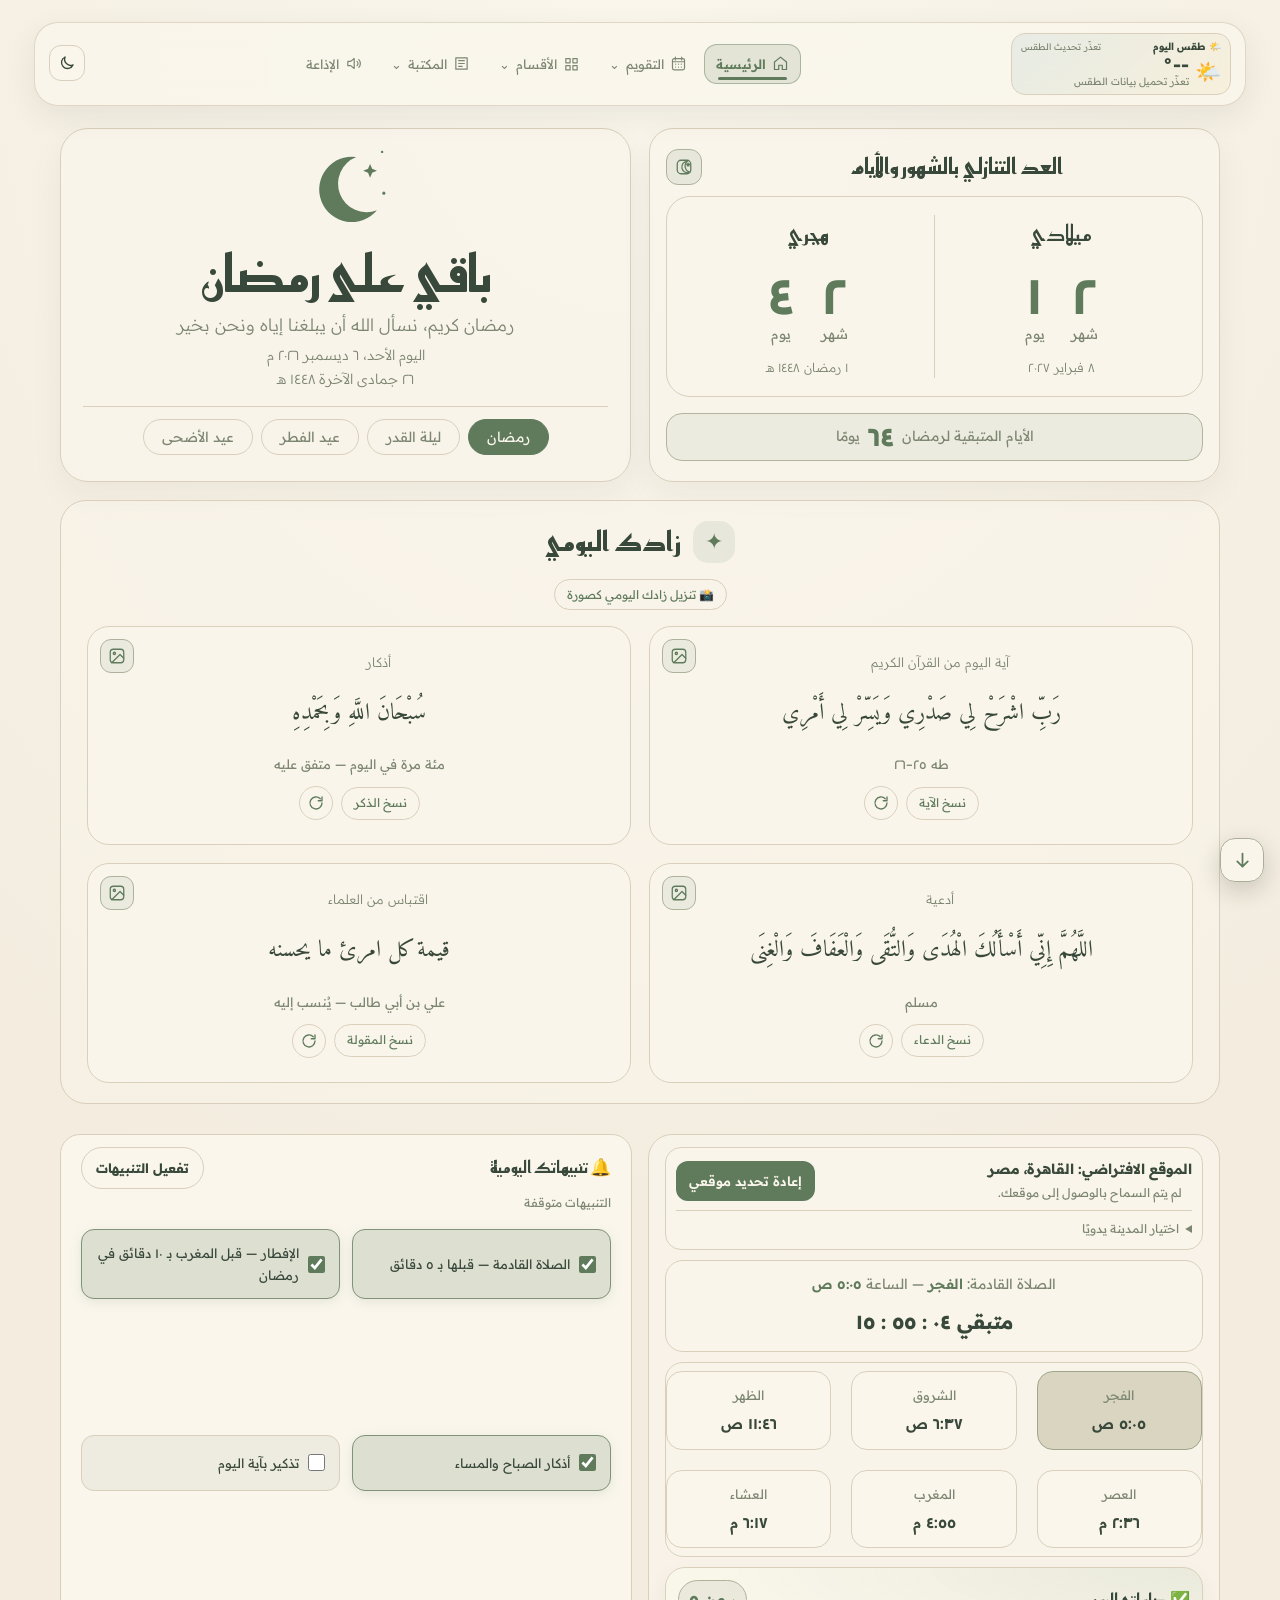
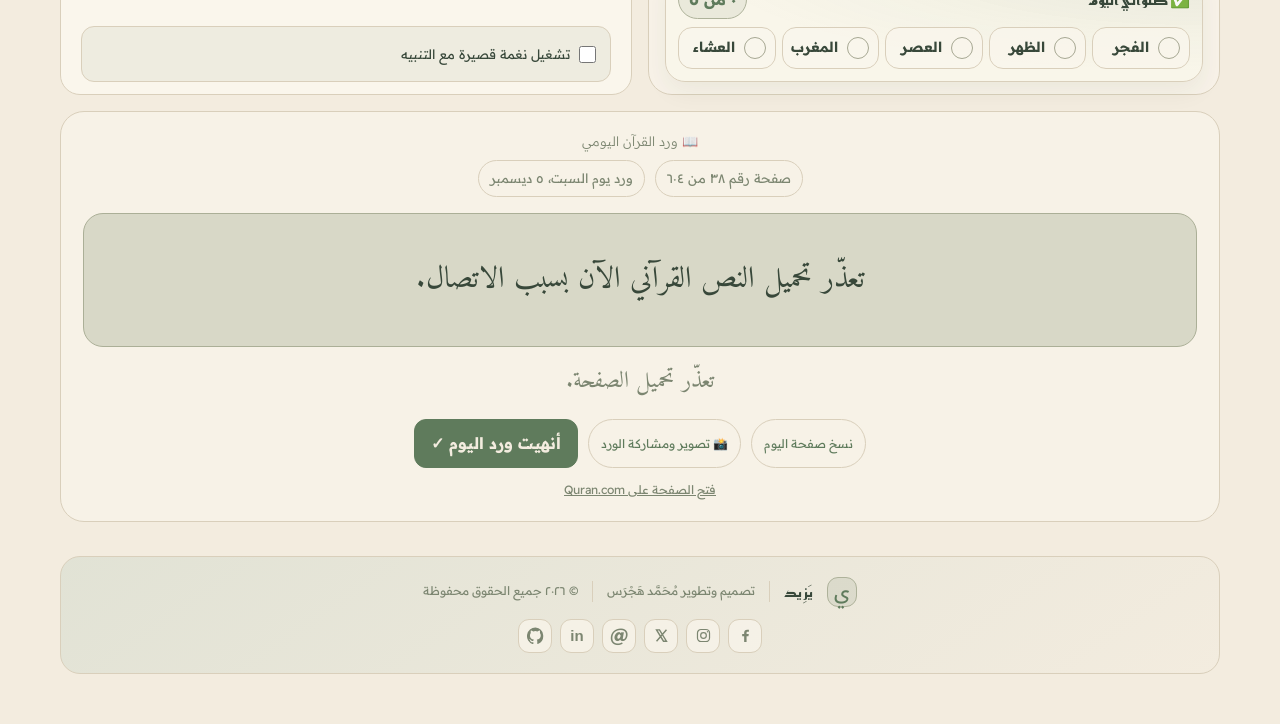
==== index.html @ eef61891 "Add files via upload" ====
<!DOCTYPE html>
<html lang="ar" dir="rtl">
<head>
<meta charset="utf-8">
<meta name="viewport" content="width=device-width, initial-scale=1, viewport-fit=cover">
<meta name="theme-color" content="#F3ECDF">
<title>يَزِيد</title>
<link rel="icon" type="image/svg+xml" href="favicon.svg">
<link rel="preconnect" href="https://fonts.googleapis.com">
<link href="https://fonts.googleapis.com/css2?family=Amiri:wght@400;700&family=Readex+Pro:wght@300;400;600&family=Reem+Kufi:wght@500;700&display=swap" rel="stylesheet">
<link rel="stylesheet" href="styles.css">
</head>
<body>

<nav class="motion-nav" aria-label="التنقل الرئيسي">
  <div class="motion-nav-info">
    <section class="weather-mini" id="weatherMini" aria-label="طقس اليوم">
      <div class="weather-mini-head"><span class="weather-mini-title">🌤️ طقس اليوم</span><span class="weather-mini-status" id="weatherStatus">جارٍ تحميل الطقس…</span></div>
      <div class="weather-mini-main"><span class="weather-mini-icon" id="weatherIcon">🌤️</span><div><div class="weather-mini-temp" id="weatherTemp">--°</div><div class="weather-mini-desc" id="weatherDesc">حالة الطقس</div></div></div>
      <div class="weather-mini-details"><span id="weatherRange">العظمى --° / الصغرى --°</span><span id="weatherWind">الرياح -- كم/س</span></div>
    </section>
  </div>
  <div class="motion-links" id="primaryNavLinks">
    <button class="theme" id="theme" type="button" aria-label="تبديل الوضع الداكن أو الفاتح" title="تبديل الوضع"></button>
    <button class="nav-menu-toggle" id="navMenuToggle" type="button" aria-label="فتح قائمة التنقل" aria-expanded="false" aria-controls="primaryNavLinks">
      <svg viewBox="0 0 24 24" aria-hidden="true"><path d="M4 6h16M4 12h16M4 18h16"/></svg>
    </button>
    <a href="#home" class="active"><svg class="nav-icon" viewBox="0 0 24 24" aria-hidden="true"><path d="m3.5 10 8.5-7 8.5 7v10.5h-6v-6h-5v6h-6z"/></svg><span class="nav-label">الرئيسية</span></a>
    <div class="calendar-nav-dropdown">
      <button class="calendar-nav-toggle" id="calendarMenuToggle" type="button" aria-haspopup="true" aria-expanded="false" aria-controls="calendarMenu">
        <svg class="nav-icon" viewBox="0 0 24 24" aria-hidden="true"><rect x="3.5" y="5" width="17" height="16" rx="2.5"/><path d="M7.5 3v4M16.5 3v4M3.5 9.5h17M8 13h.01M12 13h.01M16 13h.01M8 17h.01M12 17h.01M16 17h.01"/></svg><span class="nav-label">التقويم</span><span class="calendar-nav-chevron" aria-hidden="true">⌄</span>
      </button>
      <div class="calendar-nav-menu" id="calendarMenu" hidden>
        <button type="button" id="currentCalendarOption">تقويم الشهر الحالي</button>
        <button type="button" id="ramadanCalendarOption">تقويم رمضان ١٤٤٨ هـ</button>
      </div>
    </div>
    <details class="nav-group">
      <summary><svg class="nav-icon" viewBox="0 0 24 24" aria-hidden="true"><path d="M4 5h6v6H4zM14 5h6v6h-6zM4 15h6v6H4zM14 15h6v6h-6z"/></svg><span class="nav-label">الأقسام</span><span class="nav-group-chevron" aria-hidden="true">⌄</span></summary>
      <div class="nav-group-menu">
    <a href="#daily-content"><svg class="nav-icon" viewBox="0 0 24 24" aria-hidden="true"><path d="m12 2 1.8 6.2L20 10l-6.2 1.8L12 18l-1.8-6.2L4 10l6.2-1.8zM19 16l1 3 3 1-3 1-1 3-1-3-3-1 3-1z"/></svg><span class="nav-label">زادك اليومي</span></a>
    <a href="#prayer"><svg class="nav-icon" viewBox="0 0 24 24" aria-hidden="true"><circle cx="12" cy="12" r="9"/><path d="M12 7v5l3.5 2"/></svg><span class="nav-label">الصلاة</span></a>
    <a href="#notifications"><svg class="nav-icon" viewBox="0 0 24 24" aria-hidden="true"><path d="M18 9a6 6 0 0 0-12 0c0 7-3 7-3 9h18c0-2-3-2-3-9"/><path d="M10 21h4"/></svg><span class="nav-label">التنبيهات</span></a>
    <a href="#quran"><svg class="nav-icon" viewBox="0 0 24 24" aria-hidden="true"><path d="M12 3 9 6l3 3 3-3zM6 9l-3 3 3 3 3-3zM18 9l-3 3 3 3 3-3zM12 15l-3 3 3 3 3-3z"/><path d="m9 6-3 3m9-3 3 3M9 15l3 3m3-3-3 3"/></svg><span class="nav-label">ورد القرآن</span></a>
      </div>
    </details>
    <details class="nav-group">
      <summary><svg class="nav-icon" viewBox="0 0 24 24" aria-hidden="true"><path d="M4 4h16v16H4zM8 8h8M8 12h8M8 16h5"/></svg><span class="nav-label">المكتبة</span><span class="nav-group-chevron" aria-hidden="true">⌄</span></summary>
      <div class="nav-group-menu">
    <a href="reels.html"><svg class="nav-icon" viewBox="0 0 24 24" aria-hidden="true"><rect x="3" y="3" width="18" height="18" rx="4"/><path d="m10 8 6 4-6 4zM3 8h18M8 3l3 5M15 3l3 5"/></svg><span class="nav-label">ريل</span></a>
    <a href="posts.html"><svg class="nav-icon" viewBox="0 0 24 24" aria-hidden="true"><path d="M5 4h14a2 2 0 0 1 2 2v12a2 2 0 0 1-2 2H5a2 2 0 0 1-2-2V6a2 2 0 0 1 2-2z"/><path d="M7 8h10M7 12h10M7 16h6"/></svg><span class="nav-label">المنشورات</span></a>
    <a href="hadith.html"><svg class="nav-icon" viewBox="0 0 24 24" aria-hidden="true"><path d="M4 5.5A2.5 2.5 0 0 1 6.5 3H20v15H6.5A2.5 2.5 0 0 0 4 20.5z"/><path d="M4 5.5v15M8 7h8M8 11h8"/></svg><span class="nav-label">الأحاديث</span></a>
    <a href="quran.html"><svg class="nav-icon" viewBox="0 0 24 24" aria-hidden="true"><path d="M12 6.5C9.5 4.7 6.2 4.5 3.5 5.5v14c3-1.2 6-.8 8.5 1 2.5-1.8 5.5-2.2 8.5-1v-14c-2.7-1-6-.8-8.5 1zM12 6.5v14"/></svg><span class="nav-label">المصحف</span></a>
      </div>
    </details>
    <a class="radio-nav-toggle" href="radio.html" aria-label="الإذاعة العامة">
      <svg class="nav-icon" viewBox="0 0 24 24" aria-hidden="true"><path d="M4 9v6h4l5 4V5L8 9zM17 9a4 4 0 0 1 0 6M19.5 6.5a8 8 0 0 1 0 11"/></svg><span class="nav-label">الإذاعة</span>
    </a>
  </div>
</nav>

<main id="home">
  <div class="hero-countdown-layout">
  <header class="hero">
    <div class="hero-brand">
      <svg class="moon" viewBox="0 0 100 100" aria-hidden="true">
        <path d="M62 14a38 38 0 1 0 24 62A32 32 0 0 1 62 14z" fill="var(--accent)"/>
        <path class="st" d="M78 22l2.4 5.6 5.6 2.4-5.6 2.4L78 38l-2.4-5.6L70 30l5.6-2.4z" fill="var(--accent)"/>
        <circle class="st st2" cx="94" cy="56" r="1.8" fill="var(--accent)"/>
        <circle class="st" cx="92" cy="8" r="1.4" fill="var(--accent)"/>
      </svg>
      <div class="hero-copy">
        <h1 id="title">باقي على رمضان</h1>
        <p class="sub" id="sub"></p>
        <p class="today" id="today"></p>
      </div>
    </div>
    <nav class="tabs" id="tabs" aria-label="المناسبات"></nav>
  </header>
  <section class="countdown-panel" aria-label="العد التنازلي">
    <div class="countdown-heading-row">
      <h2 class="countdown-heading">العد التنازلي بالشهور والأيام</h2>
      <button class="share countdown-share-icon" id="share" type="button" aria-label="إنشاء صورة العدّ التنازلي" aria-haspopup="dialog" aria-expanded="false" title="إنشاء صورة العدّ التنازلي">
        <svg viewBox="0 0 24 24" aria-hidden="true"><rect x="3" y="3" width="18" height="18" rx="5"/><path d="M16.5 4.5a7.5 7.5 0 1 0 3 14.4A8.3 8.3 0 0 1 16.5 4.5Z"/><path d="m17.5 7 .55 1.15 1.25.18-.9.88.21 1.24-1.11-.59-1.11.59.21-1.24-.9-.88 1.25-.18L17.5 7Z"/></svg>
      </button>
    </div>
    <section class="pair" id="pair" aria-label="العد التنازلي بالشهور والأيام">
      <div class="col">
        <h2>ميلادي</h2>
        <div class="nums">
          <div><span class="n" id="gm">٠</span><span class="l">شهر</span></div>
          <div><span class="n" id="gd">٠</span><span class="l">يوم</span></div>
        </div>
        <p class="dt" id="gdate"></p>
      </div>
      <div class="col">
        <h2>هجري</h2>
        <div class="nums">
          <div><span class="n" id="hm">٠</span><span class="l">شهر</span></div>
          <div><span class="n" id="hd">٠</span><span class="l">يوم</span></div>
        </div>
        <p class="dt" id="hdate"></p>
      </div>
    </section>
    <div class="ramadan-days-counter" aria-live="polite">
      <span>الأيام المتبقية لرمضان</span>
      <strong id="ramadanDaysRemaining">--</strong>
      <span>يومًا</span>
    </div>
    <p class="rmday" id="rmday"></p>
    <p class="done" id="done"></p>
    <div class="nights" id="nights"></div>
  </section>
  </div>
  <dialog class="calendar-dialog" id="calendar" aria-labelledby="calendarTitle">
    <div class="calendar">
      <div class="cal-head"><strong id="calendarTitle">تقويم رمضان</strong><button class="tool-btn" id="calendarClose" type="button">إغلاق</button></div>
      <div class="cal-grid" id="calGrid"></div>
    </div>
  </dialog>
  <dialog class="calendar-dialog current-calendar-dialog" id="current-calendar" aria-labelledby="currentCalendarTitle">
    <div class="calendar">
      <div class="cal-head"><strong id="currentCalendarTitle">تقويم الشهر الحالي</strong><button class="tool-btn" id="currentCalendarClose" type="button">إغلاق</button></div>
      <div class="cal-grid" id="currentCalendarGrid"></div>
    </div>
  </dialog>
  <section class="personal-panels" aria-label="المحتوى اليومي">
    <section class="daily-content-section" id="daily-content" aria-label="المحتوى اليومي">
      <div class="daily-content-heading">
        <span class="daily-content-mark" aria-hidden="true">✦</span>
        <div><h2>زادك اليومي</h2></div>
      </div>
      <div class="section-capture-actions">
        <button class="copy-btn capture-btn" id="captureDaily" type="button" data-screenshot-ignore aria-haspopup="dialog" aria-expanded="false">📸 تنزيل زادك اليومي كصورة</button>
      </div>
      <div class="content-cards">
        <section class="verse" id="daily-verse" aria-label="آية اليوم">
          <div class="vh">آية اليوم من القرآن الكريم</div>
          <button class="card-capture-button" type="button" data-capture-card="daily-verse" data-screenshot-ignore aria-label="إنشاء صورة آية اليوم" title="إنشاء صورة آية اليوم" aria-haspopup="dialog" aria-controls="captureStylePopover" aria-expanded="false"><svg viewBox="0 0 24 24" aria-hidden="true"><rect x="3" y="3" width="18" height="18" rx="4"/><circle cx="8.5" cy="8.5" r="1.5"/><path d="m21 15-5-5L5 21"/></svg></button>
          <p id="vt"></p>
          <div class="vrow"><small id="vr"></small><button class="copy-btn" data-copy="vt" type="button">نسخ الآية</button><button class="vbtn" id="vnext" aria-label="آية أخرى" title="آية أخرى"><svg viewBox="0 0 24 24" fill="none" stroke="currentColor" stroke-width="1.8" stroke-linecap="round" stroke-linejoin="round"><path d="M20 12a8 8 0 1 1-2.3-5.7"/><path d="M20 4v5h-5"/></svg></button></div>
        </section>
        <section class="verse" id="adhkar" aria-label="أذكار">
          <div class="vh">أذكار</div>
          <button class="card-capture-button" type="button" data-capture-card="adhkar" data-screenshot-ignore aria-label="إنشاء صورة الذكر اليومي" title="إنشاء صورة الذكر اليومي" aria-haspopup="dialog" aria-controls="captureStylePopover" aria-expanded="false"><svg viewBox="0 0 24 24" aria-hidden="true"><rect x="3" y="3" width="18" height="18" rx="4"/><circle cx="8.5" cy="8.5" r="1.5"/><path d="m21 15-5-5L5 21"/></svg></button>
          <p id="zt"></p>
          <div class="vrow"><small id="zr"></small><button class="copy-btn" data-copy="zt" type="button">نسخ الذكر</button><button class="vbtn" id="znext" aria-label="ذكر آخر"><svg viewBox="0 0 24 24" fill="none" stroke="currentColor" stroke-width="1.8" stroke-linecap="round" stroke-linejoin="round"><path d="M20 12a8 8 0 1 1-2.3-5.7"/><path d="M20 4v5h-5"/></svg></button></div>
        </section>
        <section class="verse" id="duas" aria-label="أدعية">
          <div class="vh">أدعية</div>
          <button class="card-capture-button" type="button" data-capture-card="duas" data-screenshot-ignore aria-label="إنشاء صورة دعاء اليوم" title="إنشاء صورة دعاء اليوم" aria-haspopup="dialog" aria-controls="captureStylePopover" aria-expanded="false"><svg viewBox="0 0 24 24" aria-hidden="true"><rect x="3" y="3" width="18" height="18" rx="4"/><circle cx="8.5" cy="8.5" r="1.5"/><path d="m21 15-5-5L5 21"/></svg></button>
          <p id="dt"></p>
          <div class="vrow"><small id="dr"></small><button class="copy-btn" data-copy="dt" type="button">نسخ الدعاء</button><button class="vbtn" id="dnext" aria-label="دعاء آخر"><svg viewBox="0 0 24 24" fill="none" stroke="currentColor" stroke-width="1.8" stroke-linecap="round" stroke-linejoin="round"><path d="M20 12a8 8 0 1 1-2.3-5.7"/><path d="M20 4v5h-5"/></svg></button></div>
        </section>
        <section class="verse quote-card" id="quotes" aria-label="اقتباس من أقوال علماء المسلمين">
          <div class="vh">اقتباس من العلماء</div>
          <button class="card-capture-button" type="button" data-capture-card="quotes" data-screenshot-ignore aria-label="إنشاء صورة اقتباس اليوم" title="إنشاء صورة اقتباس اليوم" aria-haspopup="dialog" aria-controls="captureStylePopover" aria-expanded="false"><svg viewBox="0 0 24 24" aria-hidden="true"><rect x="3" y="3" width="18" height="18" rx="4"/><circle cx="8.5" cy="8.5" r="1.5"/><path d="m21 15-5-5L5 21"/></svg></button>
          <p id="qt"></p>
          <div class="vrow"><small id="qr"></small><button class="copy-btn" data-copy="qt" type="button">نسخ المقولة</button><button class="vbtn" id="qnext" aria-label="مقولة أخرى" title="مقولة أخرى"><svg viewBox="0 0 24 24" fill="none" stroke="currentColor" stroke-width="1.8" stroke-linecap="round" stroke-linejoin="round"><path d="M20 12a8 8 0 1 1-2.3-5.7"/><path d="M20 4v5h-5"/></svg></button></div>
        </section>
      </div>
    </section>
  </section>

  <!-- Prayer times and daily notifications sit side by side; Quran spans the full width below. -->
      <section class="prayer-daily-layout" aria-label="مواقيت الصلاة والتنبيهات اليومية">
<section class="prayer-card" id="prayer">
        <div class="global-location-picker" aria-label="موقعك ومواقيت الصلاة">
          <div class="location-summary">
            <div class="location-summary-copy">
              <strong id="selectedLocationLabel">الموقع الافتراضي: القاهرة، مصر</strong>
              <span id="citySearchStatus" class="location-status" role="status" aria-live="polite">جارٍ محاولة تحديد موقعك تلقائيًا…</span>
            </div>
            <button id="detectLocation" class="detect-location-btn" type="button">تحديد موقعي</button>
          </div>
          <details class="manual-location" id="manualLocation">
            <summary>اختيار المدينة يدويًا</summary>
            <div class="manual-location-fields">
              <div class="location-field"><label for="citySearch">المدينة / المحافظة</label><div class="city-search-row"><input id="citySearch" type="search" placeholder="اكتب اسم المدينة…" value="القاهرة" autocomplete="off"><button id="searchCityBtn" type="button">بحث</button></div></div>
              <div id="cityResults" class="city-results" role="listbox" aria-label="نتائج المدن"></div>
            </div>
          </details>
        </div>
        <select id="citySelect" class="city-select" aria-label="المدينة" hidden><option value="cairo">القاهرة</option></select>
        <p class="ift next-prayer-banner" id="ift" aria-live="polite"></p>
        <section class="pray" aria-label="مواقيت الصلاة">
    <p class="nextp" id="nextp" hidden></p>
    <div class="pg" id="pg"></div>
  </section>
  <section class="prayer-checklist" aria-label="تسجيل الصلوات التي أديتها">
    <div class="prayer-checklist-head"><strong>✅ صلواتي اليوم</strong><span id="prayerCheckCount">٠ من ٥</span></div>
    <div class="prayer-checks">
      <label><input type="checkbox" data-prayer-check="fajr"> الفجر</label>
      <label><input type="checkbox" data-prayer-check="dhuhr"> الظهر</label>
      <label><input type="checkbox" data-prayer-check="asr"> العصر</label>
      <label><input type="checkbox" data-prayer-check="maghrib"> المغرب</label>
      <label><input type="checkbox" data-prayer-check="isha"> العشاء</label>
    </div>
  </section>
      </section>
      <section class="automation-panel" id="notifications" aria-label="إعدادات التنبيهات اليومية">
        <div class="panel-head"><strong>🔔 تنبيهاتك اليومية</strong><button class="tool-btn notification-enable-button" id="notifyToggle" type="button" aria-pressed="false">تفعيل التنبيهات</button></div>
        <p class="notify-status" id="notifyStatus" role="status" aria-live="polite"></p>
        <div class="notify-options">
          <label class="notify-option"><input type="checkbox" id="prefPrayer" checked> الصلاة القادمة — قبلها بـ ٥ دقائق</label>
          <label class="notify-option"><input type="checkbox" id="prefIftar" checked> الإفطار — قبل المغرب بـ ١٠ دقائق في رمضان</label>
          <label class="notify-option"><input type="checkbox" id="prefAdhkar" checked> أذكار الصباح والمساء</label>
          <label class="notify-option"><input type="checkbox" id="prefVerse"> تذكير بآية اليوم</label>
          <label class="notify-option notify-sound-option"><input type="checkbox" id="prefSound"> تشغيل نغمة قصيرة مع التنبيه</label>
        </div>
      </section>
      <section class="verse quran-daily-card" id="quran" aria-label="ورد القرآن اليومي">
        <div class="vh">📖 ورد القرآن اليومي</div>
        <div class="quran-meta"><span id="quranPageLabel">صفحة ١ من ٦٠٤</span><span id="quranDateLabel"></span></div>
        <div class="quran-page" id="quranPageText" lang="ar" dir="rtl" aria-live="polite">جارٍ تحميل صفحة القرآن الكريم…</div>
        <p class="quran-note" id="quranStatus" aria-live="polite"></p>
        <div class="quran-actions"><button class="copy-btn" id="copyQuran" type="button">نسخ صفحة اليوم</button><button class="copy-btn capture-btn" id="captureQuran" type="button" data-screenshot-ignore aria-haspopup="dialog" aria-expanded="false">📸 تصوير ومشاركة الورد</button><button class="quran-complete" id="quranComplete" type="button" data-screenshot-ignore>أنهيت ورد اليوم ✓</button></div>
        <a class="quran-source" id="quranSource" href="https://quran.com/" target="_blank" rel="noopener">فتح الصفحة على Quran.com</a>
      </section>
      </section>

  <footer class="site-footer">
    <span class="footer-brand-mark" aria-hidden="true">ي</span>
    <strong class="footer-brand">يَزِيد</strong>
    <span class="footer-credit">تصميم وتطوير مُحَمَّد هَجْرَس</span>
    <span class="footer-copyright">© <span id="copyrightYear">٢٠٢٦</span> جميع الحقوق محفوظة</span>
    <div class="footer-socials" aria-label="حسابات التواصل الاجتماعي">
      <span class="footer-social-icon" role="img" aria-label="فيسبوك"><svg viewBox="0 0 24 24" aria-hidden="true"><path d="M13.5 21v-8h2.7l.4-3h-3.1V8.1c0-.9.3-1.5 1.6-1.5h1.7V3.9c-.3 0-1.3-.1-2.5-.1-2.5 0-4.2 1.5-4.2 4.3V10H7.3v3h2.8v8z"/></svg></span>
      <span class="footer-social-icon" role="img" aria-label="إنستجرام"><svg viewBox="0 0 24 24" aria-hidden="true"><rect x="3.5" y="3.5" width="17" height="17" rx="5"/><circle cx="12" cy="12" r="4"/><circle class="social-dot" cx="17.7" cy="6.8" r="1"/></svg></span>
      <span class="footer-social-icon footer-x-icon" role="img" aria-label="تويتر أو X"><svg viewBox="0 0 24 24" aria-hidden="true"><path d="M5 4h4.2l9.8 16h-4.2zM19 4 5 20"/></svg></span>
      <span class="footer-social-icon footer-threads-icon" role="img" aria-label="ثريدز">@</span>
      <span class="footer-social-icon footer-linkedin-icon" role="img" aria-label="لينكدإن">in</span>
      <a class="footer-social-icon" href="https://github.com/" target="_blank" rel="noopener" aria-label="GitHub" title="GitHub"><svg viewBox="0 0 24 24" aria-hidden="true"><path d="M12 .8a12 12 0 0 0-3.8 23.4c.6.1.8-.3.8-.6v-2.1c-3.4.7-4.1-1.5-4.1-1.5-.6-1.5-1.4-1.9-1.4-1.9-1.1-.8.1-.8.1-.8 1.2.1 1.8 1.2 1.8 1.2 1.1 1.8 2.9 1.3 3.6.9.1-.8.4-1.3.8-1.6-2.7-.3-5.6-1.4-5.6-6.1 0-1.3.5-2.5 1.2-3.3-.1-.3-.5-1.7.1-3.4 0 0 1-.3 3.3 1.2a11.5 11.5 0 0 1 6 0c2.3-1.5 3.3-1.2 3.3-1.2.6 1.7.2 3.1.1 3.4.8.8 1.2 2 1.2 3.3 0 4.8-2.9 5.8-5.7 6.1.4.4.8 1.1.8 2.2v3.3c0 .3.2.7.8.6A12 12 0 0 0 12 .8Z"/></svg></a>
    </div>
  </footer>
</main>

<div class="page-navigation-actions" aria-label="التنقل السريع">
  <button class="page-scroll-button" id="scrollToBottom" type="button" aria-label="انتقل إلى أسفل الصفحة" title="انتقل إلى أسفل الصفحة">
    <svg viewBox="0 0 24 24" aria-hidden="true"><path d="M12 4v15M6 13l6 6 6-6"/></svg>
  </button>
  <button class="page-scroll-button" id="scrollToTop" type="button" aria-label="العودة إلى أعلى الصفحة" title="العودة إلى أعلى الصفحة" hidden>
    <svg viewBox="0 0 24 24" aria-hidden="true"><path d="M12 20V5M6 11l6-6 6 6"/></svg>
  </button>
</div>

<div class="ov" id="ov" role="dialog" aria-label="صورة للمشاركة">
  <img id="img" alt="صورة العد التنازلي">
  <div class="row"><button id="send">مشاركة</button><button id="downloadImage">تنزيل الصورة</button><button id="close">إغلاق</button></div>
</div>

<select id="shareStyle" class="share-style-select" aria-label="اختيار شكل صورة المشاركة" hidden>
  <option value="classic">كلاسيكي</option><option value="night">ليلي ذهبي</option><option value="light">فاتح</option>
</select>
<select id="shareSize" aria-label="اختيار مقاس صورة المشاركة" hidden>
  <option value="vertical">رأسي</option><option value="square">مربع</option>
</select>
<div class="capture-style-popover" id="captureStylePopover" role="dialog" aria-label="اختيار شكل الصورة" hidden>
  <strong>مقاس الصورة</strong>
  <div class="capture-style-options capture-size-options">
    <button type="button" data-size="vertical">رأسي · للقصص</button>
    <button type="button" data-size="square">مربع · للمنشورات</button>
  </div>
  <strong>نمط الصورة</strong>
  <div class="capture-style-options">
    <button type="button" data-style="classic">كلاسيكي</button>
    <button type="button" data-style="night">ليلي ذهبي</button>
    <button type="button" data-style="light">فاتح</button>
  </div>
  <button type="button" class="capture-style-create" id="captureCreateButton">إنشاء الصورة</button>
  <button type="button" class="capture-style-cancel" id="captureStyleCancel">إلغاء</button>
</div>
<div class="floating-toast" id="floatingToast" role="status" aria-live="polite"><strong></strong><p></p></div>
<script src="script.js"></script>
<script src="scroll-navigation.js"></script>
</body>
</html>
---- styles.css ----
:root{
  --bg:#F3ECDF; --bg2:#FAF6EC; --ink:#38483A; --muted:#7C8671; --accent:#5F7B5C; --line:#D9CFBB; --panel:#EAE1CE;
  box-sizing:border-box; padding-top:env(safe-area-inset-top,0px); padding-bottom:env(safe-area-inset-bottom,0px);
}
@media (prefers-color-scheme: dark){
  :root:not([data-theme="light"]){--bg:#222A22;--bg2:#2B352B;--ink:#EDE6D6;--muted:#A6AE98;--accent:#A8C3A0;--line:#3E4A3D;--panel:#2F3A2F}
}
:root[data-theme="dark"]{--bg:#222A22;--bg2:#2B352B;--ink:#EDE6D6;--muted:#A6AE98;--accent:#A8C3A0;--line:#3E4A3D;--panel:#2F3A2F}
*{box-sizing:border-box;margin:0}
html{scroll-padding-top:env(safe-area-inset-top,0px)}
body{min-height:100vh;display:flex;align-items:center;justify-content:center;padding:40px 18px 36px;
  background:radial-gradient(120% 80% at 50% 0%,var(--bg2) 0%,var(--bg) 70%);
  color:var(--ink);font-family:"Readex Pro","Segoe UI",Tahoma,sans-serif;line-height:1.7}
main{width:100%;max-width:640px;text-align:center}
button{font-family:inherit;cursor:pointer}
button:focus-visible{outline:2px solid var(--accent);outline-offset:2px}
.theme{position:fixed;top:calc(env(safe-area-inset-top,0px) + 12px);left:12px;width:40px;height:40px;border-radius:50%;border:1px solid var(--line);background:var(--bg2);color:var(--ink);display:grid;place-items:center;z-index:5}
.theme svg{width:20px;height:20px}
.moon{width:76px;height:76px;margin:0 auto 12px;display:block;overflow:visible;animation:glow 6s ease-in-out infinite}
.moon .st{animation:tw 3.4s ease-in-out infinite}
.moon .st2{animation-delay:1.3s}
@keyframes glow{0%,100%{filter:drop-shadow(0 0 2px var(--accent))}50%{filter:drop-shadow(0 0 11px var(--accent))}}
@keyframes tw{0%,100%{opacity:.25}50%{opacity:1}}
@keyframes tin{from{opacity:.3;transform:translateY(4px)}to{opacity:1;transform:none}}
.t{animation:tin .45s ease-out}
@media (prefers-reduced-motion: reduce){.moon,.moon .st,.t{animation:none}}
h1{font-family:"Reem Kufi","Readex Pro",serif;font-weight:700;font-size:clamp(32px,8vw,48px);line-height:1.3}
.sub{color:var(--muted);font-weight:300;font-size:15px;margin-top:2px}
.today{color:var(--muted);font-size:13px;font-weight:300;margin-top:6px}
.tabs{display:flex;gap:8px;justify-content:center;flex-wrap:wrap;margin-top:18px}
.tabs button{border:1px solid var(--line);background:transparent;color:var(--muted);padding:5px 14px;border-radius:99px;font-size:14px}
.tabs button.on{background:var(--accent);border-color:var(--accent);color:var(--bg2)}

.pair{display:grid;grid-template-columns:1fr 1fr;margin:30px 0 18px}
.col{padding:0 8px}
.col+.col{border-right:1px solid var(--line)}
.col h2{font-family:"Reem Kufi","Readex Pro",serif;font-weight:500;font-size:20px}
.nums{display:flex;justify-content:center;gap:clamp(14px,5vw,34px);margin:10px 0 8px}
.n{display:block;font-weight:600;font-size:clamp(38px,11vw,62px);line-height:1.15;color:var(--accent);font-variant-numeric:tabular-nums}
.l{display:block;color:var(--muted);font-size:14px;margin-top:-2px}
.dt{color:var(--muted);font-size:12.5px;font-weight:300}
.rmday{display:none;font-family:"Reem Kufi",serif;font-size:clamp(28px,7vw,40px);color:var(--accent);margin:26px 0 16px}

.clock{background:var(--panel);border-radius:28px;padding:22px 16px 18px;margin:0 auto 24px;max-width:460px}
.cap{color:var(--muted);font-size:14px}
.hms{display:flex;justify-content:center;align-items:flex-start;gap:clamp(8px,3vw,18px);direction:ltr;margin-top:6px}
.hms div{min-width:0;text-align:center}
.hms b{display:block;font-weight:600;font-size:clamp(34px,10vw,56px);line-height:1.15;color:var(--ink);font-variant-numeric:tabular-nums}
.hms span{display:block;color:var(--muted);font-size:13px}
.hms .c{font-size:clamp(28px,8vw,44px);color:var(--accent);opacity:.7;padding-top:4px}
.tot{margin-top:12px;color:var(--muted);font-size:13.5px;font-weight:300}
.tot strong{color:var(--ink);font-weight:600}

.ift{max-width:460px;margin:-6px auto 24px;color:var(--muted);font-size:14px}
.ift strong{color:var(--accent);font-weight:600}
.nights{max-width:460px;margin:-6px auto 24px;font-size:13px;color:var(--muted)}
.nights p{margin-bottom:6px}
.nights div{display:flex;justify-content:space-between;padding:5px 2px;border-bottom:1px solid var(--line)}
.nights div:last-child{border-bottom:0}
.nights b{font-weight:600;color:var(--ink)}
.nights div.q b,.nights div.q span{color:var(--accent)}
.pray{max-width:460px;margin:0 auto 24px;border-top:1px solid var(--line);padding-top:18px}
.nextp{font-size:15px;margin-bottom:12px}
.nextp strong{color:var(--accent);font-weight:600}
.pg{display:grid;grid-template-columns:repeat(3,1fr);gap:6px}
.pg div{padding:8px 4px;border-radius:14px}
.pg div.nx{background:var(--panel)}
.pg small{display:block;color:var(--muted);font-size:13px}
.pg b{display:block;font-weight:600;font-size:15px}
.pnote{color:var(--muted);font-size:12px;font-weight:300;margin-top:10px}

.verse{max-width:460px;margin:0 auto 26px}
.verse p{font-family:"Amiri","Readex Pro",serif;font-size:clamp(19px,5vw,24px);line-height:2}
.verse small{color:var(--muted);font-size:13px}
.vh{color:var(--muted);font-size:13px;font-weight:300;margin-bottom:2px}
.verse+.verse{border-top:1px solid var(--line);padding-top:16px}
.vrow{display:flex;justify-content:center;align-items:center;gap:10px;margin-top:4px}
.vbtn{width:34px;height:34px;border-radius:50%;border:1px solid var(--line);background:transparent;color:var(--accent);display:grid;place-items:center}
.vbtn svg{width:18px;height:18px;transition:transform .6s ease}
.share{border:0;background:var(--accent);color:var(--bg2);padding:10px 26px;border-radius:99px;font-size:15px;font-weight:400}
.done{display:none;font-family:"Reem Kufi",serif;font-size:clamp(34px,9vw,52px);margin:40px 0}

.ov{position:fixed;inset:0;background:rgba(20,24,20,.72);display:none;flex-direction:column;align-items:center;justify-content:center;gap:12px;padding:calc(env(safe-area-inset-top,0px) + 16px) 16px calc(env(safe-area-inset-bottom,0px) + 16px);z-index:10010}
.ov.on{display:flex}
.ov img{width:auto;height:auto;max-height:68vh;max-width:100%;object-fit:contain;border-radius:16px}
.ov p{color:#F3ECDF;font-size:14px}
.ov .row{display:flex;gap:10px}
.ov .row button{border:1px solid #F3ECDF;background:transparent;color:#F3ECDF;padding:8px 22px;border-radius:99px;font-size:15px}
@media(max-width:600px){
  .ov{gap:10px;padding:calc(env(safe-area-inset-top,0px) + 10px) 12px calc(env(safe-area-inset-bottom,0px) + 10px)}
  .ov img{max-width:min(100%,420px);max-height:calc(100dvh - 190px);border-radius:14px}
  .ov .row{width:min(100%,420px);flex-wrap:wrap;justify-content:center;gap:8px}
  .ov .row button{flex:1 1 105px;padding:10px 12px;font-size:14px}
}



/* ===== Daily companion additions ===== */
.tools-row{display:flex;gap:10px;justify-content:center;align-items:center;flex-wrap:wrap;margin:16px auto 8px}
.tool-btn,.city-select{border:1px solid var(--line);background:var(--bg2);color:var(--ink);border-radius:999px;padding:9px 14px;font:inherit;font-size:13px}
.tool-btn:hover{border-color:var(--accent)}
.share-style-select{border:0;background:transparent;color:inherit;font:inherit;max-width:120px}
#shareStyle option{background:var(--bg2);color:var(--ink)}
.city-wrap{display:flex;align-items:center;gap:8px;justify-content:center;flex-wrap:wrap;margin:10px 0 14px;color:var(--muted);font-size:13px}
.city-select{max-width:220px}
.copy-btn{border:1px solid var(--line);background:transparent;color:var(--accent);border-radius:999px;padding:5px 12px;font:inherit;font-size:12px}
.vrow{flex-wrap:wrap}
.calendar-dialog{position:fixed;inset:0;width:min(720px,calc(100vw - 24px));max-width:none;max-height:calc(100dvh - 28px);margin:auto;padding:0;border:1px solid color-mix(in srgb,var(--line) 75%,transparent);border-radius:24px;background:transparent;color:var(--ink);overflow:visible}
.calendar-dialog[open]{display:block}
.calendar-dialog::backdrop{background:radial-gradient(ellipse at 50% 0%,rgba(198,166,99,.19),transparent 58%),rgba(10,16,12,.68);backdrop-filter:blur(14px);-webkit-backdrop-filter:blur(14px)}
.calendar{position:relative;width:100%;max-width:none;max-height:calc(100dvh - 28px);overflow:auto;margin:0;padding:clamp(16px,4vw,28px);border:1px solid color-mix(in srgb,var(--accent) 32%,var(--line));border-radius:24px;background:radial-gradient(ellipse at 50% -18%,color-mix(in srgb,var(--accent) 20%,transparent),transparent 66%),linear-gradient(155deg,color-mix(in srgb,var(--bg2) 96%,var(--accent)),color-mix(in srgb,var(--bg) 94%,var(--accent)));backdrop-filter:blur(26px) saturate(150%);-webkit-backdrop-filter:blur(26px) saturate(150%);box-shadow:0 28px 90px rgba(8,14,10,.42),inset 0 1px rgba(255,255,255,.12);text-align:center;transform:none!important}
.calendar::before{position:absolute;inset:8px;z-index:0;border:1px solid color-mix(in srgb,var(--accent) 18%,transparent);border-radius:18px;content:"";pointer-events:none}
.calendar>*{position:relative;z-index:1}
.calendar-icon-button{display:inline-flex;align-items:center;justify-content:center;gap:8px;margin:18px auto 0;padding:9px 16px;border:1px solid var(--line);border-radius:999px;background:var(--bg2);color:var(--ink);font:inherit;font-size:13px;cursor:pointer;transition:background .2s ease,border-color .2s ease,transform .2s ease}
.calendar-icon-button:hover,.calendar-icon-button[aria-expanded="true"]{border-color:var(--accent);background:var(--panel);transform:translateY(-1px)}
.calendar-icon-button span:first-child{font-size:17px}
.cal-head{display:flex;align-items:center;justify-content:space-between;gap:8px;margin-bottom:12px}
.cal-grid{display:grid;grid-template-columns:repeat(7,minmax(0,1fr));gap:5px}
.cal-cell{border:1px solid color-mix(in srgb,var(--line) 78%,var(--accent));border-radius:12px;padding:8px 2px;font-size:12px;min-height:52px;display:flex;flex-direction:column;align-items:center;justify-content:center;background:color-mix(in srgb,var(--bg2) 46%,transparent);transition:transform .2s ease,border-color .2s ease,background .2s ease}
.cal-cell small{color:var(--muted);font-size:10px}
.cal-cell.friday{border-color:color-mix(in srgb,var(--accent) 58%,var(--line))}.cal-cell.last10{background:color-mix(in srgb,var(--accent) 12%,var(--bg2))}.cal-cell.today{outline:2px solid var(--accent);font-weight:700}
.cal-head strong{font-family:"Reem Kufi","Readex Pro",sans-serif;font-size:clamp(17px,3vw,22px);color:var(--ink)}
.calendar #calendarClose{border-color:color-mix(in srgb,var(--accent) 35%,var(--line));background:color-mix(in srgb,var(--bg2) 66%,transparent)}
@media(hover:hover){.cal-cell:not([style*="visibility"]):hover{transform:translateY(-2px);border-color:var(--accent);background:color-mix(in srgb,var(--accent) 15%,var(--bg2))}}
@media(max-width:420px){.calendar-dialog{width:calc(100vw - 16px);max-height:calc(100dvh - 16px)}.calendar{max-height:calc(100dvh - 16px);padding:14px 10px}.cal-grid{gap:3px}.cal-cell{font-size:11px;min-height:46px;padding:5px 1px}.cal-cell small{font-size:9px}}

/* ===== Responsive desktop refinement ===== */
:root { color-scheme: light dark; }
:root[data-theme="light"] { color-scheme: light; }
:root[data-theme="dark"] { color-scheme: dark; }
@media (min-width: 900px) {
  body {
    align-items: flex-start;
    padding: 44px 32px 64px;
  }

  main {
    width: min(100%, 1180px);
    max-width: 1180px;
    display: grid;
    grid-template-columns: minmax(0, 1fr) minmax(0, 1fr);
    column-gap: clamp(28px, 4vw, 56px);
    align-items: start;
  }

  .moon,
  #title,
  .sub,
  .today,
  .tabs,
  #live,
  #done,
  #share {
    grid-column: 1 / -1;
  }

  .moon {
    width: 84px;
    height: 84px;
    margin-bottom: 14px;
  }

  h1 {
    font-size: clamp(42px, 4vw, 58px);
  }

  .sub {
    font-size: 17px;
  }

  .today {
    font-size: 14px;
    margin-top: 10px;
  }

  .tabs {
    margin-top: 24px;
    margin-bottom: 10px;
  }

  .tabs button {
    padding: 8px 18px;
    transition: background .2s ease, color .2s ease, border-color .2s ease;
  }

  .tabs button:hover {
    border-color: var(--accent);
    color: var(--ink);
  }

  #live {
    display: grid;
    grid-template-columns: minmax(0, 1fr) minmax(0, 1fr);
    grid-template-areas:
      "pair clock"
      "rmday ift";
    gap: 18px 30px;
    align-items: center;
    margin-top: 10px;
  }

  .pair {
    grid-area: pair;
    margin: 12px 0;
    padding: 24px 14px;
    border: 1px solid var(--line);
    border-radius: 24px;
    background: color-mix(in srgb, var(--bg2) 65%, transparent);
  }

  .col {
    padding: 0 12px;
  }

  .col h2 {
    font-size: 22px;
  }

  .nums {
    gap: clamp(18px, 2vw, 34px);
    margin: 14px 0 10px;
  }

  .n {
    font-size: clamp(44px, 4vw, 64px);
  }

  .clock {
    grid-area: clock;
    width: 100%;
    max-width: none;
    min-height: 205px;
    display: flex;
    flex-direction: column;
    justify-content: center;
    padding: 28px 20px;
    margin: 12px 0;
    border: 1px solid var(--line);
    box-shadow: 0 12px 32px rgba(35, 45, 34, .06);
  }

  .hms {
    gap: clamp(12px, 2vw, 24px);
    margin-top: 12px;
  }

  .hms b {
    font-size: clamp(38px, 4vw, 58px);
  }

  .tot {
    margin-top: 16px;
  }

  .rmday {
    grid-area: rmday;
    margin: 0;
    padding: 18px;
    border: 1px solid var(--line);
    border-radius: 20px;
    background: var(--panel);
  }

  .ift {
    grid-area: ift;
    width: 100%;
    max-width: none;
    margin: 0;
    padding: 18px 20px;
    border: 1px solid var(--line);
    border-radius: 20px;
    background: color-mix(in srgb, var(--bg2) 65%, transparent);
  }

  #done {
    margin: 24px 0;
    padding: 28px;
    border: 1px solid var(--line);
    border-radius: 24px;
    background: var(--panel);
  }

  .nights,
  .pray {
    width: 100%;
    max-width: none;
    margin: 0 0 24px;
    padding: 22px;
    border: 1px solid var(--line);
    border-radius: 24px;
    background: color-mix(in srgb, var(--bg2) 65%, transparent);
  }

  .pray {
    border-top: 1px solid var(--line);
    padding-top: 22px;
  }

  .pg {
    gap: 8px;
  }

  .pg div {
    padding: 12px 6px;
    border: 1px solid transparent;
    transition: background .2s ease, border-color .2s ease;
  }

  .pg div.nx {
    border-color: var(--line);
  }

  .verse {
    width: 100%;
    max-width: none;
    margin: 0 0 24px;
    padding: 22px;
    border: 1px solid var(--line);
    border-radius: 24px;
    background: color-mix(in srgb, var(--bg2) 65%, transparent);
  }

  .verse + .verse {
    border-top: 1px solid var(--line);
    padding-top: 22px;
  }

  .verse p {
    font-size: clamp(22px, 1.8vw, 28px);
  }

  .vbtn {
    transition: transform .2s ease, background .2s ease;
  }

  .vbtn:hover {
    background: var(--panel);
  }

  .share {
    justify-self: center;
    min-width: 220px;
    padding: 13px 32px;
    box-shadow: 0 8px 22px rgba(35, 45, 34, .12);
    transition: transform .2s ease, filter .2s ease;
  }

  .share:hover {
    transform: translateY(-2px);
    filter: brightness(1.04);
  }
}

@media (min-width: 900px) and (max-width: 1100px) {
  main {
    column-gap: 24px;
  }

  .pair,
  .clock,
  .nights,
  .pray,
  .verse {
    padding-left: 16px;
    padding-right: 16px;
  }
}

@media (max-width: 420px) {
  .pair {
    margin-top: 22px;
  }

  .col {
    padding: 0 4px;
  }

  .nums {
    gap: 12px;
  }

  .n {
    font-size: clamp(34px, 10vw, 44px);
  }

  .clock {
    padding: 20px 10px 16px;
    border-radius: 22px;
  }

  .hms {
    gap: 7px;
  }

  .hms b {
    font-size: clamp(30px, 9vw, 38px);
  }

  .hms .c {
    font-size: 26px;
  }
}


/* Automation and personalization additions */
.automation-panel{max-width:640px;margin:16px auto 22px;padding:16px;background:var(--bg2);border:1px solid var(--line);border-radius:20px;text-align:right}
.panel-head{display:flex;align-items:center;justify-content:space-between;gap:12px;margin-bottom:4px}
.panel-head strong{font-family:"Reem Kufi","Readex Pro",sans-serif;font-size:17px}
.panel-head small,.panel-note{color:var(--muted);font-size:12px}
.notify-status{min-height:1.6em;color:var(--muted);font-size:12px}
.notify-options{display:grid;grid-template-columns:repeat(2,minmax(0,1fr));gap:8px;margin-top:12px}
.notify-option{display:flex;align-items:center;gap:9px;padding:10px 12px;border:1px solid var(--line);border-radius:13px;font-size:13px;cursor:pointer}
.notify-option{background:color-mix(in srgb,var(--accent) 8%,var(--bg2));transition:background .2s ease,border-color .2s ease,box-shadow .2s ease}
.notify-option:has(input:checked){background:color-mix(in srgb,var(--accent) 19%,var(--bg2));border-color:color-mix(in srgb,var(--accent) 72%,var(--line));box-shadow:0 3px 12px color-mix(in srgb,var(--accent) 13%,transparent)}
.notify-sound-option{grid-column:1/-1}
.notify-option input{accent-color:var(--accent);width:17px;height:17px;flex-shrink:0}
.automation-panel[hidden]{display:none!important}
.notification-enable-button{flex:0 0 auto;margin:0;font-weight:700}
.notification-enable-button[aria-pressed="true"]{border-color:var(--accent);background:var(--accent);color:var(--bg2)}
.panel-note{margin-top:10px;line-height:1.8}
.panel-note--compact{margin-top:0}
.tool-btn[aria-pressed="true"]{border-color:var(--accent);background:color-mix(in srgb,var(--accent) 20%,var(--bg2));color:var(--ink);box-shadow:0 0 0 2px color-mix(in srgb,var(--accent) 14%,transparent),0 5px 16px color-mix(in srgb,var(--accent) 20%,transparent)}
@media(max-width:420px){.notify-options{grid-template-columns:1fr}.automation-panel{padding:13px;border-radius:17px}.panel-head{align-items:flex-start;flex-wrap:wrap}.notification-enable-button{font-size:12px;padding:8px 11px}}


/* ===== Balanced mixed-container layout ===== */
.hero{width:100%;margin:0 auto 18px}
.hero-brand{display:flex;align-items:center;justify-content:center;gap:18px;text-align:right}
.hero-copy{min-width:0}
.hero .moon{flex:0 0 auto;margin:0;width:78px;height:78px}
.hero h1{margin:0}
.hero .sub,.hero .today{margin-top:4px}
.hero .tabs{width:100%;margin-top:20px}
.dashboard-layout{display:grid;grid-template-columns:minmax(0,1fr);gap:18px;width:100%;align-items:start}
.dashboard-primary,.dashboard-secondary{display:flex;flex-direction:column;gap:16px;min-width:0}
.dashboard-primary #live{width:100%}
.dashboard-primary .pair,.dashboard-primary .clock,.dashboard-primary .nights,
.dashboard-primary .pray,.dashboard-secondary .automation-panel,
.dashboard-secondary .verse{width:100%;max-width:none;margin:0}
.prayer-card{padding:16px;border:1px solid var(--line);border-radius:22px;background:color-mix(in srgb,var(--bg2) 70%,transparent)}
.prayer-card .city-wrap{margin:0 0 14px}
.prayer-card .pray{border:0;padding:0}
.content-cards{display:grid;grid-template-columns:minmax(0,1fr);gap:12px}
.dashboard-secondary .automation-panel{padding:18px}
.dashboard-secondary .verse{padding:18px;border:1px solid var(--line);border-radius:20px;background:color-mix(in srgb,var(--bg2) 72%,transparent)}
.dashboard-secondary .verse+.verse{padding-top:18px;border-top:1px solid var(--line)}
#share{margin:8px auto 0}
@media(min-width:760px){
  body{align-items:flex-start;padding:34px 24px 56px}
  main{width:min(100%,1220px);max-width:1220px;display:block;text-align:center}
  .hero{padding:24px 28px 20px;border:1px solid var(--line);border-radius:28px;background:color-mix(in srgb,var(--bg2) 72%,transparent);box-shadow:0 12px 34px rgba(35,45,34,.05)}
  .hero-brand{justify-content:flex-start}
  .hero .moon{width:86px;height:86px}
  .hero-copy{text-align:right}
  .hero .tabs{justify-content:flex-start;margin-top:20px;padding-top:16px;border-top:1px solid var(--line)}
  .tools-row{padding:12px 16px;margin:14px auto 18px;border:1px solid var(--line);border-radius:20px;background:color-mix(in srgb,var(--bg2) 60%,transparent)}
  .dashboard-layout{grid-template-columns:minmax(0,1.12fr) minmax(0,.88fr);gap:20px}
  .dashboard-primary,.dashboard-secondary{gap:18px}
  .dashboard-primary #live{display:grid;grid-template-columns:minmax(0,1fr);grid-template-areas:"pair" "clock" "rmday";gap:14px;margin:0}
  .dashboard-primary .pair{padding:22px 14px}
  .dashboard-primary .clock{min-height:210px}
  .dashboard-primary .rmday{margin:0}
  .dashboard-primary .ift{margin:0;padding:16px;border:1px solid var(--line);border-radius:18px;background:color-mix(in srgb,var(--bg2) 70%,transparent)}
  .dashboard-primary .nights{padding:18px}
  .prayer-card{padding:20px}
  .dashboard-secondary .automation-panel{padding:20px}
  .content-cards{grid-template-columns:repeat(2,minmax(0,1fr))}
  .content-cards .verse:last-child{grid-column:1/-1}
  .dashboard-secondary .verse p{font-size:clamp(20px,1.65vw,26px)}
  #share{min-width:250px;margin-top:20px}
}
@media(min-width:1100px){
  .dashboard-layout{grid-template-columns:minmax(0,1.08fr) minmax(0,.92fr);gap:24px}
  .content-cards{grid-template-columns:repeat(3,minmax(0,1fr))}
  .content-cards .verse:last-child{grid-column:auto}
  .hero{padding:28px 34px 22px}
}
@media(max-width:759px){
  body{display:block;padding:28px 14px 34px}
  main{max-width:640px;margin:0 auto}
  .hero-brand{flex-direction:column;gap:8px;text-align:center}
  .hero .moon{margin:0 auto 2px}
  .hero-copy{text-align:center}
  .hero .tabs{margin-top:18px}
  .dashboard-layout{gap:14px}
  .dashboard-primary,.dashboard-secondary{gap:14px}
  .dashboard-primary .pair{margin:0}
  .prayer-card{padding:13px}
  .dashboard-secondary .automation-panel,.dashboard-secondary .verse{padding:14px}
}


/* ===== User-selected layout refinements: equal columns, centered hero, uniform cards ===== */
.hero {
  text-align: center;
  margin-left: auto;
  margin-right: auto;
}
.hero-brand {
  justify-content: center !important;
  text-align: center !important;
}
.hero-copy {
  text-align: center !important;
}
.hero .tabs {
  justify-content: center !important;
}
.dashboard-layout {
  grid-template-columns: minmax(0, 1fr);
  gap: 18px;
}
.prayer-daily-group {
  display: flex;
  flex-direction: column;
  gap: 14px;
  min-width: 0;
  padding: 14px;
  border: 1px solid var(--line);
  border-radius: 22px;
  background: color-mix(in srgb, var(--bg2) 42%, transparent);
}
.prayer-daily-group .prayer-card,
.prayer-daily-group .content-cards,
.prayer-daily-group .verse {
  width: 100%;
  max-width: none;
  margin: 0;
  box-sizing: border-box;
}
.prayer-daily-group .content-cards {
  display: grid;
  grid-template-columns: minmax(0, 1fr);
  gap: 12px;
}
.prayer-daily-group .verse {
  display: flex;
  flex-direction: column;
  justify-content: space-between;
  min-height: 190px;
  padding: 18px;
  border: 1px solid var(--line);
  border-radius: 18px;
  background: color-mix(in srgb, var(--bg2) 76%, transparent);
  box-sizing: border-box;
}
.prayer-daily-group .verse p {
  line-height: 1.9;
}
.prayer-daily-group .quote-card .vh {
  color: var(--accent);
}
.prayer-daily-group .quote-card p {
  font-size: clamp(19px, 1.55vw, 24px);
}
.prayer-daily-group .quote-card small {
  line-height: 1.7;
}
.dashboard-primary .pair,
.dashboard-primary .clock,
.dashboard-primary .nights,
.dashboard-primary .ift,
.dashboard-secondary .automation-panel {
  box-sizing: border-box;
  width: 100%;
  max-width: none;
}
.dashboard-primary .pair,
.dashboard-primary .clock,
.dashboard-primary .nights,
.dashboard-primary .ift,
.dashboard-secondary .automation-panel {
  border-radius: 20px;
}
@media (min-width: 760px) {
  .dashboard-layout {
    grid-template-columns: minmax(0, 1fr) minmax(0, 1fr) !important;
    gap: 18px !important;
  }
  .hero {
    text-align: center !important;
  }
  .hero-brand {
    flex-direction: column;
    gap: 10px;
  }
  .hero .moon {
    margin: 0 auto;
  }
  .hero-copy {
    text-align: center !important;
  }
  .hero .tabs {
    justify-content: center !important;
  }
  .dashboard-primary,
  .dashboard-secondary {
    gap: 16px !important;
  }
  .dashboard-primary #live {
    gap: 12px !important;
  }
  .dashboard-primary .pair,
  .dashboard-primary .clock,
  .dashboard-primary .nights,
  .dashboard-primary .ift,
  .dashboard-secondary .automation-panel {
    padding: 18px;
  }
  .prayer-daily-group .content-cards {
    grid-template-columns: minmax(0, 1fr);
  }
}
@media (max-width: 759px) {
  .hero {
    padding: 20px 16px;
    text-align: center;
  }
  .prayer-daily-group {
    padding: 10px;
    gap: 12px;
  }
  .prayer-daily-group .verse {
    min-height: 0;
    padding: 15px;
  }
}


/* ===== Motion polish: responsive navigation + card animations ===== */
html { scroll-behavior: smooth; scroll-padding-top: 96px; }
body { flex-direction: column; }
.motion-nav {
  position: sticky; top: 10px; z-index: 20;
  width: min(100%, 1180px); margin: 0 auto 22px;
  display: flex; align-items: center; justify-content: space-between; gap: 14px;
  padding: 10px 14px; border: 1px solid color-mix(in srgb, var(--line) 82%, transparent);
  border-radius: 22px; background: color-mix(in srgb, var(--bg2) 86%, transparent);
  backdrop-filter: blur(18px); -webkit-backdrop-filter: blur(18px);
  box-shadow: 0 10px 30px rgba(35, 45, 35, .08);
  animation: navDrop .65s cubic-bezier(.2,.75,.25,1) both;
}
.motion-nav-info { display:flex; align-items:center; gap:10px; flex:0 1 auto; min-width:0; }
.motion-links { display:flex; align-items:center; justify-content:flex-end; gap:5px; min-width:0; }
.nav-group{position:relative;flex:0 0 auto}
.nav-group>summary{position:relative;display:inline-flex;align-items:center;gap:6px;padding:9px 12px;border-radius:13px;color:var(--muted);font-size:13px;white-space:nowrap;list-style:none;cursor:pointer;transition:color .2s ease,background .2s ease}
.nav-group>summary::-webkit-details-marker{display:none}
.nav-group>summary:hover,.nav-group[open]>summary,.nav-group.has-active>summary{background:var(--panel);color:var(--accent)}
.nav-group.has-active>summary{box-shadow:inset 0 0 0 1px color-mix(in srgb,var(--accent) 38%,transparent);font-weight:600}
.nav-group>summary:focus-visible{outline:2px solid var(--accent);outline-offset:2px}
.nav-group-chevron{font-size:13px;transition:transform .2s ease}
.nav-group[open]>.nav-group-chevron,.nav-group[open]>summary .nav-group-chevron{transform:rotate(180deg)}
.nav-group-menu{position:absolute;top:calc(100% + 7px);right:0;z-index:1100;display:grid;gap:4px;width:max-content;min-width:190px;max-width:min(280px,calc(100vw - 24px));padding:8px;border:1px solid color-mix(in srgb,var(--line) 78%,transparent);border-radius:16px;background:color-mix(in srgb,var(--bg2) 97%,var(--accent));box-shadow:0 14px 36px rgba(15,24,16,.2);backdrop-filter:blur(18px);-webkit-backdrop-filter:blur(18px)}
.nav-group-menu a{justify-content:flex-start;min-height:40px;padding:9px 11px;color:var(--muted);font-size:12px}
.nav-group-menu a:hover,.nav-group-menu a.active{background:color-mix(in srgb,var(--accent) 13%,var(--bg2));color:var(--accent)}
.nav-group-menu a::after{display:none}
.nav-group-menu .nav-icon{width:16px;height:16px;flex-basis:16px}
.motion-links a {
  position:relative; display:inline-flex; align-items:center; gap:6px;
  white-space:nowrap; text-decoration:none; color:var(--muted); font-size:13px;
  padding:9px 12px; border-radius:13px; transition:color .25s ease, background .25s ease, transform .25s ease;
}
.motion-links a::after { content:""; position:absolute; height:2px; bottom:4px; left:14px; right:14px; border-radius:9px; background:var(--accent); opacity:0; transform:scaleX(.55) translateY(2px); transform-origin:center; transition:opacity .2s ease,transform .3s cubic-bezier(.2,.7,.25,1); }
.motion-links a:hover { color:var(--ink); background:var(--panel); transform:translateY(-2px); }
.motion-links a.active { color:var(--accent); background:color-mix(in srgb,var(--accent) 15%,var(--bg2)); box-shadow:inset 0 0 0 1px color-mix(in srgb,var(--accent) 45%,transparent); font-weight:600; }
.motion-links a.active::after { height:3px; opacity:1; transform:scaleX(1) translateY(0); }
.motion-links a:focus-visible { outline:2px solid var(--accent); outline-offset:2px; }
.calendar-nav-dropdown{position:relative;flex:0 0 auto}
.calendar-nav-toggle{position:relative;display:inline-flex;align-items:center;gap:6px;padding:9px 12px;border:0;border-radius:13px;background:transparent;color:var(--muted);font:inherit;font-size:13px;white-space:nowrap;cursor:pointer;transition:color .25s ease,background .25s ease,transform .25s ease}
.calendar-nav-toggle::after{content:"";position:absolute;height:2px;bottom:4px;left:14px;right:14px;border-radius:9px;background:var(--accent);transform:scaleX(0);transition:transform .25s ease}
.calendar-nav-toggle:hover,.calendar-nav-toggle.active,.calendar-nav-toggle[aria-expanded="true"]{background:var(--panel);color:var(--ink)}
.calendar-nav-toggle.active::after{transform:scaleX(1)}
.calendar-nav-toggle:focus-visible,.calendar-nav-menu button:focus-visible{outline:2px solid var(--accent);outline-offset:2px}
.calendar-nav-chevron{font-size:13px;transition:transform .2s ease}
.calendar-nav-toggle[aria-expanded="true"] .calendar-nav-chevron{transform:rotate(180deg)}
.calendar-nav-menu{position:fixed;top:100%;right:auto;left:8px;z-index:1101;display:grid;gap:5px;width:min(220px,calc(100vw - 16px));margin-top:0;padding:8px;border:1px solid color-mix(in srgb,var(--line) 78%,transparent);border-radius:16px;background:color-mix(in srgb,var(--bg2) 96%,var(--accent));box-shadow:0 14px 36px rgba(15,24,16,.22);backdrop-filter:blur(18px);-webkit-backdrop-filter:blur(18px)}
.calendar-nav-dropdown::after{position:absolute;top:100%;right:0;left:0;height:10px;content:""}
.calendar-nav-menu[hidden]{display:none}
.calendar-nav-menu button{width:100%;padding:11px 12px;border:0;border-radius:11px;background:transparent;color:var(--ink);font:inherit;font-size:13px;text-align:right;cursor:pointer;transition:background .18s ease,color .18s ease}
.calendar-nav-menu button:hover{background:color-mix(in srgb,var(--accent) 15%,var(--panel));color:var(--ink)}
.calendar-nav-menu button:focus-visible,.radio-nav-menu button:focus-visible{background:color-mix(in srgb,var(--accent) 18%,var(--panel));color:var(--ink)}
.motion-nav .nav-icon { width:17px;height:17px;flex:0 0 17px;fill:none;stroke:currentColor;stroke-width:1.7;stroke-linecap:round;stroke-linejoin:round; }
.nav-menu-toggle{display:none;place-items:center;width:36px;height:36px;padding:8px;border:1px solid var(--line);border-radius:12px;background:var(--bg2);color:var(--ink);cursor:pointer;transition:background .2s ease,border-color .2s ease,color .2s ease}
.nav-menu-toggle svg{width:19px;height:19px;fill:none;stroke:currentColor;stroke-width:1.8;stroke-linecap:round}
.nav-menu-toggle[aria-expanded="true"]{border-color:var(--accent);background:color-mix(in srgb,var(--accent) 15%,var(--bg2));color:var(--accent)}
.nav-menu-toggle:focus-visible{outline:2px solid var(--accent);outline-offset:2px}
.radio-nav-toggle{position:relative;display:inline-flex;align-items:center;gap:6px;padding:9px 12px;border:0;border-radius:13px;background:transparent;color:var(--muted);font:inherit;font-size:13px;white-space:nowrap;text-decoration:none;cursor:pointer;transition:color .25s ease,background .25s ease,transform .25s ease}
.radio-nav-toggle::after{content:"";position:absolute;height:2px;bottom:4px;left:14px;right:14px;border-radius:9px;background:var(--accent);transform:scaleX(0);transition:transform .25s ease}
.radio-nav-toggle:hover{background:var(--panel);color:var(--ink)}
.radio-nav-toggle:hover::after{transform:scaleX(1)}
.radio-nav-toggle:focus-visible{outline:2px solid var(--accent);outline-offset:2px}
#home { scroll-margin-top: 100px; }
#prayer, #quran, #adhkar, #calendar, #notifications { scroll-margin-top: 100px; }
.motion-reveal { opacity:0; transform:translateY(22px) scale(.99); transition:opacity .7s ease, transform .7s cubic-bezier(.2,.7,.2,1) !important; }
.motion-reveal.is-visible { opacity:1; transform:translateY(0) scale(1); }
.dashboard-primary > *, .dashboard-secondary > *, .content-cards > *, .clock, .pair, .nights, .pray, .automation-panel {
  transition: transform .32s ease, box-shadow .32s ease, border-color .32s ease;
}
.content-cards .verse, .clock, .automation-panel, .prayer-card, .nights {
  transform: translateZ(0);
}
.content-cards .verse:hover, .clock:hover, .automation-panel:hover {
  transform: translateY(-5px);
  box-shadow: 0 16px 34px rgba(35,45,35,.10);
  border-color: color-mix(in srgb, var(--accent) 45%, var(--line));
}
.content-cards .verse { position:relative; overflow:hidden; }
.content-cards .verse::before {
  content:""; position:absolute; inset:0 auto 0 0; width:3px; background:var(--accent);
  transform:scaleY(0); transform-origin:bottom; transition:transform .35s ease;
}
.content-cards .verse:hover::before { transform:scaleY(1); }
.tool-btn, .copy-btn, .vbtn, .share, .tabs button, .theme {
  transition: transform .22s ease, box-shadow .22s ease, background .22s ease, border-color .22s ease;
}
.tool-btn:hover, .copy-btn:hover, .vbtn:hover, .tabs button:hover { transform:translateY(-2px); box-shadow:0 6px 15px rgba(35,45,35,.08); }
.share:hover { transform:translateY(-3px) scale(1.015); box-shadow:0 10px 22px rgba(35,45,35,.16); }
.vbtn:hover svg { transform:rotate(70deg); }
.n { transition: color .3s ease, text-shadow .3s ease; }
.n:hover { text-shadow:0 0 18px color-mix(in srgb, var(--accent) 45%, transparent); }
@keyframes navDrop { from { opacity:0; transform:translateY(-14px); } to { opacity:1; transform:translateY(0); } }
@keyframes cardPop { from { opacity:0; transform:translateY(14px) scale(.985); } to { opacity:1; transform:translateY(0) scale(1); } }
@media (max-width: 760px) {
  .motion-nav { top:5px; margin-bottom:18px; padding:8px; border-radius:18px; flex-direction:column; align-items:stretch; gap:6px; }
  .motion-nav-info { justify-content:center; }
  .motion-links { justify-content:flex-start; overflow-x:auto; overscroll-behavior-x:contain; scrollbar-width:none; padding:1px 0 3px; }
  .motion-links::-webkit-scrollbar { display:none; }
  .motion-links a { flex:0 0 auto; padding:8px 10px; font-size:12px; }
  .motion-nav .nav-icon{width:16px;height:16px;flex-basis:16px}
  .calendar-nav-toggle{padding:8px 10px;font-size:12px}
  .radio-nav-toggle{padding:8px 10px;font-size:12px}
  .calendar-nav-dropdown::after{display:none}
  .radio-nav-dropdown::after{display:none}
  .calendar-nav-menu{position:fixed;right:auto;z-index:1101}
  .radio-nav-menu { right: auto; z-index: 1101; }
  .motion-links .nav-label { display:inline; }
  html { scroll-padding-top: 122px; }
}
@media (max-width: 380px) {
  .motion-links a { gap:4px; padding:7px 8px; }
  .motion-links .nav-icon { font-size:14px; }
  .calendar-nav-toggle,.radio-nav-toggle{gap:4px;padding:7px 4px;font-size:11px}
}
@media (min-width: 761px) and (max-width: 1240px) {
  .motion-nav-info { flex:0 0 auto; flex-wrap:nowrap; }
  .motion-nav-info .weather-mini { width:clamp(150px,22vw,220px); }
}
.motion-links { flex:1 1 0; overflow-x:auto; overscroll-behavior-x:contain; scrollbar-width:none; justify-content:flex-start; }
.motion-links::-webkit-scrollbar { display:none; }
.motion-links > a,
.motion-links > .calendar-nav-dropdown,
.motion-links > .radio-nav-dropdown,
.motion-links > .theme { flex:0 0 auto; }
.motion-nav-info { flex:0 1 auto; }
@media (prefers-reduced-motion: reduce) {
  html { scroll-behavior:auto; }
  .motion-nav, .motion-reveal, .moon, .moon .st, .t { animation:none !important; transition:none !important; }
  .motion-links a::after { transition:none !important; }
  .motion-reveal { opacity:1; transform:none; }
  *, *::before, *::after { scroll-behavior:auto !important; }
}


/* ===== Centering, spacing, and daily-content separation ===== */
:root { scroll-padding-top: 118px; }
html { scroll-behavior: smooth; }
body {
  width: 100%;
  min-width: 0;
  align-items: center !important;
  padding: 22px clamp(12px, 3vw, 34px) calc(38px + env(safe-area-inset-bottom, 0px)) !important;
  box-sizing: border-box;
}
main {
  width: min(100%, 1160px) !important;
  max-width: 1160px !important;
  margin-inline: auto !important;
  box-sizing: border-box;
}
.motion-nav {
  width: min(100%, 1160px) !important;
  margin-inline: auto !important;
  box-sizing: border-box;
}
.hero, .tools-row, .dashboard-layout, #share {
  width: 100%;
  max-width: 100%;
  margin-inline: auto;
  box-sizing: border-box;
}
.dashboard-layout {
  grid-template-columns: minmax(0, 1fr) !important;
  gap: clamp(16px, 2.2vw, 24px) !important;
}
.dashboard-primary, .dashboard-secondary {
  width: 100%;
  min-width: 0;
  align-items: stretch;
}
.dashboard-primary > *, .dashboard-secondary > * {
  min-width: 0;
  box-sizing: border-box;
}
.prayer-daily-group {
  width: 100%;
  max-width: 100%;
  padding: 0 !important;
  gap: 0 !important;
  border: 0 !important;
  background: transparent !important;
  box-shadow: none !important;
}
.prayer-card {
  width: 100%;
  max-width: 100%;
  margin: 0 auto !important;
  padding: clamp(16px, 2.5vw, 26px) !important;
  gap: clamp(16px, 2vw, 22px);
  border-radius: 24px;
  box-sizing: border-box;
}
.prayer-card .city-wrap {
  display: flex;
  justify-content: center;
  align-items: center;
  flex-wrap: wrap;
  gap: 10px;
  margin-bottom: 18px !important;
}
.prayer-card .pray {
  width: 100%;
  margin: 0 !important;
  padding: 14px;
  border: 1px solid var(--line);
  border-radius: 18px;
  background: color-mix(in srgb, var(--bg2) 42%, transparent);
  box-sizing: border-box;
}
.prayer-card .ift {
  width: 100%;
  max-width: none;
  padding: 16px;
  border: 1px solid var(--line);
  border-radius: 18px;
  background: color-mix(in srgb, var(--bg2) 70%, transparent);
  box-sizing: border-box;
}
.prayer-card .pg {
  width: 100%;
  display: grid;
  grid-template-columns: repeat(auto-fit, minmax(min(100%, 135px), 1fr));
  gap: clamp(14px, 2vw, 20px);
}
.prayer-card .pg > div {
  min-width: 0;
  min-height: 72px;
  display: flex;
  flex-direction: column;
  justify-content: center;
  gap: 5px;
  padding: 12px 8px;
  border: 1px solid var(--line);
  border-radius: 16px;
  background: color-mix(in srgb, var(--bg2) 58%, transparent);
  box-sizing: border-box;
  text-align: center;
}
.prayer-card .pg > div.nx {
  border-color: color-mix(in srgb, var(--accent) 48%, var(--line));
  background: color-mix(in srgb, var(--accent) 12%, var(--panel));
}
.prayer-card .global-location-picker,
.prayer-card .ift,
.prayer-card .pray,
.prayer-card .prayer-checklist {
  margin: 0 !important;
}
.prayer-card .prayer-checklist {
  width: 100%;
  box-sizing: border-box;
}
.daily-content-section {
  width: 100%;
  max-width: 100%;
  margin: clamp(18px, 3vw, 30px) auto 0;
  padding: clamp(14px, 2.5vw, 26px);
  border: 1px solid var(--line);
  border-radius: 26px;
  background: color-mix(in srgb, var(--bg2) 42%, transparent);
  box-sizing: border-box;
}
.daily-content-heading {
  display: flex;
  align-items: center;
  justify-content: center;
  gap: 12px;
  margin: 0 auto 20px;
  text-align: center;
}
.daily-content-mark {
  width: 42px;
  height: 42px;
  display: grid;
  place-items: center;
  flex: 0 0 auto;
  border-radius: 15px;
  color: var(--accent);
  background: color-mix(in srgb, var(--accent) 12%, var(--bg2));
  font-size: 22px;
}
.daily-content-heading h2 {
  margin: 0;
  color: var(--ink);
  font-family: "Reem Kufi", "Readex Pro", sans-serif;
  font-size: clamp(20px, 2.5vw, 27px);
  line-height: 1.5;
}
.daily-content-heading p {
  margin: 3px 0 0;
  color: var(--muted);
  font-size: 13px;
  line-height: 1.8;
}
.daily-content-section .content-cards {
  width: 100%;
  display: grid;
  grid-template-columns: repeat(2, minmax(0, 1fr));
  align-items: stretch;
  gap: clamp(12px, 1.8vw, 18px);
  margin: 0 auto;
}
.daily-content-section .verse {
  width: 100%;
  min-width: 0;
  min-height: 220px;
  height: 100%;
  margin: 0 !important;
  padding: clamp(16px, 2vw, 24px) !important;
  display: flex;
  flex-direction: column;
  justify-content: space-between;
  text-align: center;
  border: 1px solid var(--line);
  border-radius: 22px;
  background: color-mix(in srgb, var(--bg2) 82%, transparent);
  box-sizing: border-box;
}
.daily-content-section .verse .vh {
  margin-bottom: 12px;
  text-align: center;
}
.daily-content-section .verse p {
  flex: 1;
  display: flex;
  align-items: center;
  justify-content: center;
  margin: 6px 0 16px;
  line-height: 2;
  overflow-wrap: anywhere;
  text-align: center;
}
.daily-content-section .verse .vrow {
  display: flex;
  justify-content: center;
  align-items: center;
  flex-wrap: wrap;
  gap: 8px;
  margin-top: auto;
}
.daily-content-section .verse .vrow small {
  width: 100%;
  display: block;
  text-align: center;
  margin-bottom: 3px;
}
.daily-content-section .verse .copy-btn {
  margin: 0;
}
.daily-content-section .quote-card {
  grid-column: auto !important;
}
#share {
  display: block;
  max-width: max-content;
  margin: 20px auto 0 !important;
}
@media (min-width: 900px) {
  .dashboard-layout {
    grid-template-columns: minmax(0, 1fr) minmax(0, 1fr) !important;
    gap: 22px !important;
  }
  .daily-content-section .content-cards {
    grid-template-columns: repeat(2, minmax(0, 1fr));
  }
}
@media (max-width: 620px) {
  body {
    padding: 12px 12px calc(28px + env(safe-area-inset-bottom, 0px)) !important;
  }
  main { width: 100% !important; }
  .daily-content-section {
    padding: 13px;
    border-radius: 21px;
  }
  .daily-content-heading {
    flex-direction: column;
    gap: 7px;
    margin-bottom: 15px;
  }
  .daily-content-heading p { max-width: 34ch; }
  .daily-content-section .content-cards {
    grid-template-columns: minmax(0, 1fr);
    gap: 12px;
  }
  .daily-content-section .verse {
    min-height: 190px;
    padding: 18px !important;
  }
  .prayer-card { padding: 15px !important; }
}
@media (prefers-reduced-motion: reduce) {
  html { scroll-behavior: auto !important; }
  .motion-reveal { opacity: 1 !important; transform: none !important; }
}


/* Full-width prayer + daily content row, followed by full-width Quran */
.prayer-daily-layout {
  width: 100%;
  max-width: 1160px;
  margin: clamp(18px, 3vw, 30px) auto 0;
  display: grid;
  grid-template-columns: repeat(2, minmax(0, 1fr));
  align-items: stretch;
  gap: clamp(14px, 2vw, 22px);
  box-sizing: border-box;
}
.prayer-daily-layout > .prayer-card,
.prayer-daily-layout > .daily-content-section {
  width: 100%;
  min-width: 0;
  max-width: 100%;
  height: 100%;
  align-self: stretch;
  margin: 0 !important;
  box-sizing: border-box;
}
.prayer-daily-layout > #quran.quran-daily-card {
  grid-column: 1 / -1;
  width: 100%;
  max-width: 100%;
  margin: 0 !important;
  box-sizing: border-box;
}
@media (max-width: 760px) {
  .prayer-daily-layout { grid-template-columns: minmax(0, 1fr); }
  .prayer-daily-layout > #quran.quran-daily-card { grid-column: auto; }
}



/* Remove the empty nights placeholder when it has no content */
.nights:empty { display:none !important; margin:0 !important; padding:0 !important; min-height:0 !important; border:0 !important; }

/* Daily Quran page, prayer checklist, toast and footer */
/* Screenshot actions and remove the stretched empty area below prayer times */
.section-capture-actions { display:flex; justify-content:center; margin:0 auto 16px; }
.capture-btn { white-space:normal; line-height:1.6; }
.capture-style-popover{position:fixed;z-index:10020;width:min(280px,calc(100vw - 24px));padding:14px;border:1px solid var(--line);border-radius:18px;background:var(--bg2);color:var(--ink);box-shadow:0 16px 44px rgba(20,30,20,.22);text-align:center}
.capture-style-popover[hidden]{display:none}
.capture-style-popover>strong{display:block;margin-bottom:10px;font-family:"Reem Kufi","Readex Pro",sans-serif}
.capture-style-options{display:grid;grid-template-columns:repeat(3,minmax(0,1fr));gap:7px}
.capture-style-options button,.capture-style-cancel{border:1px solid var(--line);border-radius:12px;padding:8px 6px;background:var(--bg);color:var(--ink);font:inherit;font-size:12px;cursor:pointer}
.capture-style-options button:hover,.capture-style-options button:focus-visible,.capture-style-options button[aria-pressed="true"]{border-color:var(--accent);background:color-mix(in srgb,var(--accent) 15%,var(--panel));color:var(--accent)}
.capture-size-options{grid-template-columns:repeat(2,minmax(0,1fr));margin-bottom:12px}
.capture-style-create,.capture-style-cancel{margin-top:9px;padding:8px 14px;border:1px solid var(--line);border-radius:12px;background:var(--bg);color:var(--ink);font:inherit;font-size:12px;cursor:pointer}
.capture-style-create{width:100%;border-color:var(--accent);background:var(--accent);color:var(--bg2);font-weight:700}
.capture-style-cancel{padding-inline:16px;color:var(--muted)}
.capture-style-popover button:focus-visible{outline:2px solid var(--accent);outline-offset:2px}
 .prayer-daily-layout > .prayer-card,
.prayer-daily-layout > .daily-content-section { align-self:stretch; height:100% !important; }
.prayer-card { display:flex; flex-direction:column; }
.daily-content-section { display:flex; flex-direction:column; }

.global-location-picker{display:grid;gap:9px;margin:0 0 14px;padding:13px;border:1px solid var(--line);border-radius:16px;background:color-mix(in srgb,var(--bg2) 60%,transparent)}
.location-summary{display:flex;align-items:center;justify-content:space-between;gap:12px}
.location-summary-copy{display:grid;gap:2px;min-width:0}
.location-summary-copy strong{font-size:14px}
.location-field{display:grid;gap:6px}.location-field label{font-size:13px;font-weight:800;color:var(--ink)}
.detect-location-btn{flex:0 0 auto;border:0;border-radius:12px;padding:9px 13px;background:var(--accent);color:var(--bg2);font:inherit;font-size:13px;font-weight:600;cursor:pointer}
.detect-location-btn:disabled{opacity:.65;cursor:wait}
.manual-location{border-top:1px solid var(--line);padding-top:8px}
.manual-location summary{width:max-content;max-width:100%;color:var(--muted);font-size:12px;cursor:pointer}
.manual-location-fields{display:grid;gap:10px;margin-top:10px}
.global-location-picker input{width:100%;min-width:0;border:1px solid var(--line);border-radius:11px;padding:10px 12px;background:var(--bg2);color:var(--ink);font:inherit}
.city-search-row{display:flex;gap:7px}.city-search-row input{flex:1}.city-search-row button{border:0;border-radius:11px;padding:9px 14px;background:var(--accent,#3c8294);color:white;font-weight:800;cursor:pointer;white-space:nowrap}
.location-status{font-size:12px;color:var(--muted)}.city-results{display:grid;gap:6px;max-height:190px;overflow:auto}
.city-result{width:100%;text-align:right;padding:10px 12px;border:1px solid var(--line);border-radius:11px;background:transparent;color:var(--ink);cursor:pointer;font:inherit}
.city-result:hover,.city-result:focus{background:rgba(100,160,180,.14);outline:2px solid rgba(100,160,180,.3)}.city-result small{display:block;color:var(--muted);font-size:12px;margin-top:3px}.selected-location-label{font-size:12px;font-weight:800;color:var(--muted)}

.weather-mini { display:grid; grid-template-columns:auto minmax(0,1fr); align-items:center; gap:0 8px; width:min(270px,34vw); min-width:0; margin:0; padding:5px 9px; border:1px solid var(--line); border-radius:14px; background:linear-gradient(135deg,rgba(111,170,190,.13),rgba(232,190,108,.12)); }
.weather-mini-head { grid-column:1/-1; display:flex; align-items:center; justify-content:space-between; gap:6px; min-width:0; line-height:1.3; }
.weather-mini-title { flex:0 0 auto; font-size:10px; font-weight:800; }
.weather-mini-main { display:flex; align-items:center; gap:6px; min-width:0; }
.weather-mini-icon { font-size:21px; line-height:1; }
.weather-mini-temp { font-size:18px; font-weight:850; line-height:1.1; }
.weather-mini-desc { overflow:hidden; color:var(--muted); font-size:10px; line-height:1.3; text-overflow:ellipsis; white-space:nowrap; }
.weather-mini-details { grid-column:1/-1; display:flex; flex-wrap:wrap; gap:2px 8px; margin-top:2px; font-size:9px; line-height:1.3; color:var(--muted); }
.weather-mini-status { overflow:hidden; min-width:0; color:var(--muted); font-size:9px; text-overflow:ellipsis; white-space:nowrap; text-align:left; }
.quran-radio-link{position:relative;display:inline-flex;flex:0 0 auto;align-items:center;gap:6px;padding:9px 12px;border:0;border-radius:13px;background:transparent;color:var(--muted);font:inherit;font-size:13px;white-space:nowrap;cursor:pointer;transition:color .25s ease,background .25s ease,transform .25s ease}
.quran-radio-link::after{content:"";position:absolute;height:2px;bottom:4px;left:14px;right:14px;border-radius:9px;background:var(--accent);transform:scaleX(0);transition:transform .25s ease}
.quran-radio-link:hover{transform:translateY(-2px);background:var(--panel);color:var(--ink)}
.quran-radio-link[aria-pressed="true"]{background:color-mix(in srgb,var(--accent) 16%,var(--panel));color:var(--ink)}
.quran-radio-link[aria-pressed="true"]::after{transform:scaleX(1)}
.quran-radio-link:focus-visible{outline:2px solid var(--accent);outline-offset:2px}
.quran-radio-status{position:absolute;width:1px;height:1px;padding:0;margin:-1px;overflow:hidden;clip:rect(0,0,0,0);white-space:nowrap;border:0}
@media (max-width:760px) {
  .motion-nav-info { justify-content:center; }
  .weather-mini { width:min(270px,calc(100vw - 90px)); }
  .quran-radio-link{padding:8px 10px;font-size:12px}
}
@media (min-width:761px) {
  .motion-nav-info { flex:0 0 auto; }
  .weather-mini { width:220px; grid-template-columns:minmax(0,1fr); gap:2px; padding:6px 9px; }
  .weather-mini-head { grid-column:auto; }
  .weather-mini-main { grid-column:auto; }
  .weather-mini-details { display:none; }
}

@media(max-width:620px) { .section-capture-actions { margin-bottom:12px; } .capture-btn { width:100%; } }

.quran-daily-card { grid-column: 1 / -1; text-align: center; }
#quran.quran-daily-card { width:100%; max-width:100%; box-sizing:border-box; margin:0 auto; }
#daily-verse { scroll-margin-top:100px; }
.quran-meta { display:flex; justify-content:center; align-items:center; flex-wrap:wrap; gap:10px; margin:8px 0 16px; color:var(--muted); font-size:13px; }
.quran-meta span { padding:6px 11px; border:1px solid var(--line); border-radius:999px; }
.quran-page { width:100%; max-height: min(62vh, 650px); overflow:auto; box-sizing:border-box; padding:clamp(18px,3vw,34px); border:1px solid color-mix(in srgb,var(--accent) 38%,var(--line)); border-radius:20px; background:color-mix(in srgb,var(--bg) 82%,var(--accent)); color:var(--ink); font-family:'Amiri','Noto Naskh Arabic',serif; font-size:clamp(21px,2.5vw,30px); line-height:2.15; text-align:justify; text-align-last:center; white-space:normal; }
.quran-page .quran-ayah { display:inline; }
.quran-page .ayah-number { display:inline-grid; place-items:center; min-width:1.7em; height:1.7em; margin:0 .22em; border:1px solid var(--accent); border-radius:50%; color:var(--accent); font-size:.58em; vertical-align:middle; }
.quran-note { color:var(--muted); font-size:13px; margin:12px auto; }
.quran-actions { display:flex; justify-content:center; flex-wrap:wrap; gap:10px; margin-top:14px; }
.full-quran-reader{width:100%;margin:24px auto;padding:clamp(16px,3vw,30px);border:1px solid color-mix(in srgb,var(--accent) 34%,var(--line));border-radius:24px;background:linear-gradient(145deg,color-mix(in srgb,var(--bg2) 92%,var(--accent)),color-mix(in srgb,var(--panel) 46%,var(--bg2)));box-shadow:0 16px 42px rgba(35,45,35,.08);scroll-margin-top:130px}
.reader-heading{display:flex;align-items:center;justify-content:center;gap:10px;margin-bottom:16px}
.reader-heading h2{font-family:"Reem Kufi","Readex Pro",sans-serif;font-size:clamp(20px,3vw,28px);color:var(--ink)}
.reader-heading .daily-content-mark{font-size:24px;color:var(--accent)}
.reader-controls{display:flex;align-items:center;justify-content:center;flex-wrap:wrap;gap:8px;margin-bottom:8px}
.reader-select-label{color:var(--muted);font-size:12px}
.reader-select,.reader-page-input{min-width:0;min-height:38px;padding:7px 10px;border:1px solid var(--line);border-radius:12px;background:var(--bg2);color:var(--ink);font:inherit;font-size:13px}
.reader-select{max-width:min(240px,45vw)}
.reader-page-input{width:82px;text-align:center;direction:ltr}
.reader-page-button{min-width:66px;min-height:38px;padding:7px 12px}
.reader-page-button:disabled{opacity:.42;cursor:not-allowed;transform:none;box-shadow:none}
.reader-page-label{margin:8px auto 12px;color:var(--accent);font-weight:700}
.quran-page.reader-quran-page{height:auto;max-height:none;min-height:0;overflow:visible;padding:clamp(20px,4vw,42px);line-height:2.35;text-align:justify}
.reader-surah-heading{margin:16px auto 8px;padding:6px 12px;border:1px solid color-mix(in srgb,var(--accent) 45%,var(--line));border-radius:999px;color:var(--accent);font-family:"Reem Kufi","Readex Pro",sans-serif;font-size:clamp(16px,2.4vw,22px);text-align:center}
.reader-status{min-height:1.5em;margin-top:8px;color:var(--muted);font-size:12px;text-align:center}
@media(max-width:520px){.reader-controls{gap:7px}.reader-select{max-width:calc(100vw - 150px);flex:1 1 155px}.reader-select-label{font-size:11px}.reader-page-input{width:68px}.reader-page-button{min-width:58px}.reader-quran-page{padding:18px 14px;line-height:2.2}}
.quran-complete { border:1px solid var(--accent); border-radius:12px; padding:10px 16px; background:var(--accent); color:var(--bg); font:inherit; font-weight:700; cursor:pointer; }
.quran-complete.is-done { background:transparent; color:var(--accent); }
.quran-source { display:inline-block; margin-top:12px; color:var(--muted); font-size:12px; text-decoration:underline; }
.next-prayer-banner .next-prayer-remaining { display:block; margin-top:8px; color:var(--ink); font-size:clamp(16px,2vw,20px); font-weight:800; font-variant-numeric:tabular-nums; direction:rtl; }
.prayer-checklist { margin-top:18px; padding:16px; border:1px solid var(--line); border-radius:20px; background:color-mix(in srgb,var(--bg) 70%,transparent); }
.prayer-checklist { padding:18px; background:radial-gradient(ellipse at 100% 0,color-mix(in srgb,var(--accent) 10%,transparent),transparent 65%),color-mix(in srgb,var(--bg2) 85%,transparent); box-shadow:0 10px 24px rgba(35,45,35,.06); }
.prayer-checklist-head { display:flex; justify-content:space-between; align-items:center; gap:12px; margin-bottom:12px; color:var(--ink); }
.prayer-checklist-head strong { font-family:'Reem Kufi','Readex Pro',sans-serif; font-size:16px; }
.prayer-checklist-head span { min-width:56px; padding:5px 10px; border:1px solid color-mix(in srgb,var(--accent) 35%,var(--line)); border-radius:999px; background:color-mix(in srgb,var(--accent) 10%,transparent); color:var(--accent); font-weight:800; font-variant-numeric:tabular-nums; text-align:center; }
.prayer-checklist>p { margin:6px 0 12px; color:var(--muted); font-size:13px; }
.prayer-checks { display:grid; grid-template-columns:repeat(5,minmax(0,1fr)); gap:8px; }
.prayer-checks label { position:relative; display:flex; justify-content:flex-start; align-items:center; gap:9px; min-height:48px; padding:9px 12px; border:1px solid var(--line); border-radius:14px; background:color-mix(in srgb,var(--bg2) 74%,transparent); cursor:pointer; font-size:14px; font-weight:700; transition:transform .2s ease,border-color .2s ease,background .2s ease,box-shadow .2s ease; }
.prayer-checks label::before { content:""; display:grid; flex:0 0 20px; place-items:center; width:20px; height:20px; border:1.5px solid color-mix(in srgb,var(--muted) 55%,var(--line)); border-radius:50%; color:var(--bg2); font-size:13px; line-height:1; transition:background .2s ease,border-color .2s ease,transform .2s ease; }
.prayer-checks label:hover { transform:translateY(-2px); border-color:color-mix(in srgb,var(--accent) 55%,var(--line)); box-shadow:0 7px 16px rgba(35,45,35,.07); }
.prayer-checks label:focus-within { outline:2px solid var(--accent); outline-offset:2px; }
.prayer-checks label:has(input:checked) { border-color:var(--accent); background:color-mix(in srgb,var(--accent) 14%,var(--bg2)); color:var(--ink); }
.prayer-checks label::after { content:""; position:absolute; top:50%; right:19px; width:5px; height:9px; border:solid var(--bg2); border-width:0 2px 2px 0; opacity:0; transform:translateY(-65%) rotate(45deg); transition:opacity .2s ease; }
.prayer-checks label:has(input:checked)::before { border-color:var(--accent); background:var(--accent); transform:scale(1.05); }
.prayer-checks label:has(input:checked)::after { opacity:1; }
.prayer-checks input { position:absolute; width:1px; height:1px; margin:0; opacity:0; }
.site-footer { display:flex; justify-content:center; align-items:center; flex-wrap:wrap; gap:8px 14px; margin:34px auto 12px; padding:20px 16px; border:1px solid var(--line); border-radius:20px; background:linear-gradient(145deg,color-mix(in srgb,var(--bg2) 84%,var(--accent)),color-mix(in srgb,var(--bg) 88%,transparent)); color:var(--muted); font-size:12px; text-align:center; }
.footer-brand-mark{display:grid;place-items:center;width:30px;height:30px;border:1px solid color-mix(in srgb,var(--accent) 35%,var(--line));border-radius:11px;background:color-mix(in srgb,var(--accent) 12%,transparent);color:var(--accent);font-size:20px;line-height:1}
.site-footer .footer-brand{color:var(--ink);font-family:"Reem Kufi","Readex Pro",sans-serif;font-size:15px}
.footer-credit,.footer-copyright{padding-inline-start:14px;border-inline-start:1px solid var(--line)}
.countdown-heading-row{display:flex;align-items:center;justify-content:center;gap:8px;margin-bottom:10px}
.countdown-heading-row .countdown-heading{flex:1;margin:0}
.countdown-heading-row #share{display:grid;place-items:center;flex:0 0 36px;width:36px;min-width:36px;height:36px;margin:0!important;padding:8px;border:1px solid color-mix(in srgb,var(--accent) 35%,var(--line));border-radius:12px;background:color-mix(in srgb,var(--accent) 12%,var(--bg2));color:var(--accent);box-shadow:none}
.countdown-heading-row #share svg{display:block;width:18px;height:18px;fill:none;stroke:currentColor;stroke-width:1.7;stroke-linecap:round;stroke-linejoin:round}
.countdown-heading-row #share:hover{transform:translateY(-2px);border-color:var(--accent);background:var(--accent);color:var(--bg2)}
.floating-toast { position:fixed; z-index:1002; left:50%; top:12px; bottom:auto; width:min(520px,calc(100% - 28px)); transform:translate(-50%,-12px); opacity:0; pointer-events:none; padding:16px 18px; border:1px solid color-mix(in srgb,var(--accent) 45%,var(--line)); border-radius:18px; background:color-mix(in srgb,var(--bg2) 96%,transparent); color:var(--ink); box-shadow:0 18px 55px #0002; backdrop-filter:blur(16px);-webkit-backdrop-filter:blur(16px); text-align:center; transition:opacity .38s ease,transform .38s ease; }
.floating-toast.show { opacity:1; transform:translate(-50%,0); }
.floating-toast strong { display:block; color:var(--accent); margin-bottom:5px; font-family:'Reem Kufi','Readex Pro',sans-serif; }
.floating-toast p { margin:0; line-height:1.8; }
@media(max-width:620px) { .prayer-card .pg { gap:14px; } .prayer-checklist { padding:14px; } .prayer-checks { grid-template-columns:repeat(2,minmax(0,1fr)); } .prayer-checks label:last-child { grid-column:1 / -1; } .quran-page { max-height:58vh; } }
.prayer-card .prayer-checklist { margin:0 !important; }



/* Final layout cleanup: remove visible source text and tighten dashboard gaps */
/* Keep the dashboard columns aligned without stretching individual cards into blank boxes. */
@media (min-width: 900px) {
  .dashboard-layout { align-items: start !important; }
  .dashboard-primary, .dashboard-secondary { gap: 12px !important; }
  .dashboard-primary #live { gap: 10px !important; }
  .prayer-daily-layout { align-items: start !important; gap: 16px !important; }
  .prayer-daily-layout > .prayer-card,
  .prayer-daily-layout > .daily-content-section { height: auto !important; min-height: 0 !important; }
  .prayer-card .prayer-checklist { margin-top: 0 !important; }
}
/* Hide an empty event container even if scripts leave whitespace inside it. */
.nights:empty { display: none !important; }



/* Final dashboard balance: pair cards into rows so one column never leaves a large blank gap. */
@media (min-width: 900px) {
  .dashboard-layout {
    display: grid !important;
    grid-template-columns: minmax(0, 1fr) minmax(0, 1fr) !important;
    grid-auto-flow: row;
    align-items: stretch !important;
    column-gap: 16px !important;
    row-gap: 12px !important;
  }
  .dashboard-layout > .dashboard-primary,
  .dashboard-layout > .dashboard-secondary { display: contents !important; }
  .dashboard-primary #live { display: contents !important; }
  .dashboard-primary #pair { grid-column: 1; grid-row: 1; align-self: stretch; }
  .dashboard-secondary .automation-panel { grid-column: 2; grid-row: 1; align-self: stretch; }
  .dashboard-primary #clock { grid-column: 1; grid-row: 2; align-self: stretch; min-height: 0 !important; }
  .dashboard-primary #rmday,
  .dashboard-primary #done,
  .dashboard-primary #nights { grid-column: 1 / -1; width: 100%; margin: 0 !important; }
  .dashboard-primary #rmday { grid-row: 3; }
  .dashboard-primary #done { grid-row: 4; }
  .dashboard-primary #nights { grid-row: 5; }
  .dashboard-primary #pair,
  .dashboard-primary #clock,
  .dashboard-secondary .automation-panel,
  .dashboard-primary #pair,
  .dashboard-primary #clock,
  .dashboard-secondary .automation-panel,
}
@media (max-width: 899px) {
  .dashboard-layout { display: flex !important; flex-direction: column !important; gap: 12px !important; }
  .dashboard-primary, .dashboard-secondary { display: flex !important; width: 100%; gap: 12px !important; }
  .dashboard-primary #live { display: grid !important; }
}
/* Navigation follows the document and highlights the section nearest the top of the viewport. */
.motion-nav { z-index: 1000; }
.motion-links a { scroll-margin-top: 120px; }

.hero-countdown-layout {
  display: grid;
  grid-template-columns: minmax(0, 1fr);
  gap: 14px;
  width: 100%;
}
.countdown-panel {
  min-width: 0;
  padding: 20px 16px;
  border: 1px solid var(--line);
  border-radius: 24px;
  background: color-mix(in srgb, var(--bg2) 72%, transparent);
  box-shadow: 0 12px 34px rgba(35,45,34,.05);
}
.countdown-heading {
  margin-bottom: 10px;
  color: var(--ink);
  font-family: "Reem Kufi","Readex Pro",sans-serif;
  font-size: clamp(17px, 2vw, 22px);
  text-align: center;
}
.countdown-panel .pair { margin: 0; }
.personal-panels {
  display: grid;
  grid-template-columns: minmax(0, 1fr);
  gap: 14px;
  width: 100%;
  margin: 18px auto;
}
.personal-panels > .automation-panel {
  width: 100%;
  max-width: none;
  margin: 0;
}
.personal-panels > .daily-content-section {
  width: 100%;
  min-width: 0;
  margin: 0;
}
.prayer-daily-layout > .automation-panel {
  width: 100%;
  max-width: none;
  height: auto !important;
  min-height: 0 !important;
  margin: 0;
}
@media (min-width: 760px) {
  .hero-countdown-layout {
    direction: ltr;
    grid-template-columns: repeat(2, minmax(0, 1fr));
    gap: 18px;
    align-items: stretch;
  }
  .hero-countdown-layout > * { direction: rtl; min-width: 0; }
  .hero-countdown-layout > .hero {
    display: flex;
    flex-direction: column;
    justify-content: center;
    height: 100%;
    margin: 0;
    padding: 24px 22px;
  }
  .hero-countdown-layout > .countdown-panel {
    display: flex;
    flex-direction: column;
    justify-content: center;
    height: 100%;
  }
  .personal-panels { grid-template-columns: minmax(0, 1fr); }
}
@media (max-width: 759px) {
  .hero-countdown-layout > .hero { margin-bottom: 0; }
  .countdown-panel { padding: 18px 12px; }
}

.motion-nav{
  position:sticky!important;top:10px!important;
  align-self:stretch;width:100%!important;max-width:none!important;
  margin:0 0 22px!important;
  border-radius:24px!important;
  transition:width .9s cubic-bezier(.22,.7,.25,1),max-width .9s cubic-bezier(.22,.7,.25,1),margin .9s cubic-bezier(.22,.7,.25,1),border-radius .9s ease,padding .9s ease,box-shadow .9s ease;
  animation:navDrop 1s cubic-bezier(.2,.75,.25,1) both;
}
.motion-nav.is-compact{
  top:12px!important;
  width:100%!important;max-width:none!important;
  margin:0 0 22px!important;
  border-radius:22px!important;
}
.motion-nav .theme{position:relative;inset:auto;z-index:auto;flex:0 0 36px;width:36px;height:36px;margin:0;border-radius:12px;box-shadow:none}
.motion-nav .motion-links > .theme{position:sticky;left:0;z-index:2;order:1;margin-inline-start:auto;background:var(--bg2)}
.motion-nav .theme:hover{border-color:var(--accent);background:var(--panel)}
.motion-nav .theme svg{width:18px;height:18px}
.content-cards .verse{padding-inline:18px}
.content-cards .verse>.vh{padding-left:38px}
.card-capture-button{position:absolute;top:12px;left:12px;display:grid;place-items:center;width:34px;height:34px;padding:7px;border:1px solid color-mix(in srgb,var(--accent) 35%,var(--line));border-radius:11px;background:color-mix(in srgb,var(--accent) 10%,var(--bg2));color:var(--accent);cursor:pointer;transition:background .2s ease,border-color .2s ease,color .2s ease,transform .2s ease}
.card-capture-button:hover,.card-capture-button:focus-visible{transform:translateY(-2px);border-color:var(--accent);background:var(--accent);color:var(--bg2)}
.card-capture-button:focus-visible{outline:2px solid var(--accent);outline-offset:2px}
.card-capture-button svg{width:18px;height:18px;fill:none;stroke:currentColor;stroke-width:1.7;stroke-linecap:round;stroke-linejoin:round}
.prayer-daily-layout > #prayer{gap:12px!important;padding:16px!important}
.prayer-daily-layout > #prayer .global-location-picker{gap:6px;margin:0;padding:10px}
.prayer-daily-layout > #prayer .next-prayer-banner{padding:12px!important}
.prayer-daily-layout > #prayer .pray{padding:8px 0!important}
.prayer-daily-layout > #prayer .prayer-checklist{padding:12px!important}
.prayer-daily-layout > #prayer .prayer-checklist-head{margin-bottom:8px}
.prayer-daily-layout > #prayer .prayer-checks{gap:6px}
.prayer-daily-layout > #prayer .prayer-checks label{min-height:42px;padding:7px 9px}
.prayer-daily-layout > #notifications{align-self:stretch!important;display:flex;flex-direction:column;height:auto!important;min-height:0!important;margin:0;padding:20px}
.prayer-daily-layout > #notifications .notify-options{flex:1;align-content:space-between;gap:12px;margin-top:16px}
.prayer-daily-layout > #notifications .notify-option{min-height:56px;padding:12px 14px}
.ramadan-days-counter{
  display:flex;align-items:center;justify-content:center;flex-wrap:wrap;gap:8px;
  width:100%;min-width:0;margin:16px auto 0;padding:10px 12px;
  border:1px solid color-mix(in srgb,var(--accent) 32%,var(--line));border-radius:16px;
  background:color-mix(in srgb,var(--accent) 9%,var(--bg2));color:var(--muted);
  font-size:clamp(12px,1.5vw,14px);text-align:center;box-sizing:border-box;
}
.ramadan-days-counter strong{color:var(--accent);font-size:clamp(20px,3vw,26px);font-variant-numeric:tabular-nums;line-height:1}
.footer-socials{display:flex;align-items:center;justify-content:center;gap:8px;width:100%;margin-top:4px}
.footer-social-icon{display:grid;place-items:center;width:34px;height:34px;border:1px solid var(--line);border-radius:11px;background:color-mix(in srgb,var(--bg2) 72%,transparent);color:var(--muted);font-size:15px;font-weight:800;line-height:1;text-decoration:none;transition:transform .2s ease,border-color .2s ease,color .2s ease,background .2s ease}
.footer-social-icon:hover,.footer-social-icon:focus-visible:not([aria-disabled="true"]){transform:translateY(-2px);border-color:var(--accent);background:color-mix(in srgb,var(--accent) 12%,var(--bg2));color:var(--accent)}
.footer-social-icon[aria-disabled="true"]{cursor:default}
.footer-social-icon svg{width:17px;height:17px;fill:currentColor}
.footer-social-icon:nth-child(2) svg{fill:none;stroke:currentColor;stroke-width:1.7}
.footer-social-icon:nth-child(2) .social-dot{fill:currentColor;stroke:none}
.footer-x-icon svg{fill:none;stroke:currentColor;stroke-width:2}
.footer-threads-icon{font-size:19px}
.footer-linkedin-icon{font-family:Arial,sans-serif;font-size:15px}
.page-navigation-actions{position:fixed;right:max(16px,env(safe-area-inset-right,0px));bottom:max(18px,env(safe-area-inset-bottom,0px));z-index:1001;display:grid;gap:9px}
.page-scroll-button{display:grid;place-items:center;width:44px;height:44px;border:1px solid color-mix(in srgb,var(--accent) 38%,var(--line));border-radius:15px;background:color-mix(in srgb,var(--bg2) 92%,transparent);color:var(--accent);box-shadow:0 8px 24px rgba(10,20,12,.18);backdrop-filter:blur(12px);-webkit-backdrop-filter:blur(12px);transition:transform .2s ease,background .2s ease,color .2s ease}
.page-scroll-button:hover{transform:translateY(-2px);background:var(--accent);color:var(--bg2)}
.page-scroll-button svg{width:21px;height:21px;fill:none;stroke:currentColor;stroke-width:2;stroke-linecap:round;stroke-linejoin:round}
.page-scroll-button[hidden]{display:none}
.ov .row{flex-wrap:wrap}
.ov .row button{flex:1 1 120px}
@media(max-width:760px){
  .motion-nav{top:6px!important;width:100%!important;max-width:none!important;margin:0 0 18px!important;border-radius:20px!important}
  .motion-nav.is-compact{top:8px!important;width:100%!important;max-width:none!important;margin:0 0 18px!important;border-radius:18px!important}
  .motion-links{position:relative;display:flex;flex:0 0 auto;flex-wrap:wrap;justify-content:center;min-height:54px;max-height:60px;overflow:hidden;padding:46px 48px 4px;transition:max-height .35s cubic-bezier(.2,.7,.25,1),padding .35s ease}
  .motion-links:not(.is-expanded)>a,
  .motion-links:not(.is-expanded)>.calendar-nav-dropdown,
  .motion-links:not(.is-expanded)>.radio-nav-dropdown,
  .motion-links:not(.is-expanded)>.nav-group{display:none}
  .motion-nav .motion-links > .theme{position:absolute;top:8px;left:8px;right:auto;z-index:2;margin:0}
  .nav-menu-toggle{position:absolute;top:8px;right:8px;display:grid;z-index:2}
  .motion-links.is-expanded{display:grid;grid-template-columns:repeat(2,minmax(0,1fr));grid-auto-rows:minmax(40px,auto);max-height:420px;overflow:visible;padding:48px 46px 8px;column-gap:5px;row-gap:5px}
  .motion-links.is-expanded>a,
  .motion-links.is-expanded>.calendar-nav-dropdown,
  .motion-links.is-expanded>.radio-nav-dropdown{flex:0 0 auto}
  .motion-links.is-expanded>.nav-group{grid-column:1/-1;width:100%}
  .motion-links.is-expanded>.nav-group>summary{display:flex;justify-content:center;width:100%}
  .motion-links.is-expanded .nav-group-menu{position:static;grid-template-columns:repeat(2,minmax(0,1fr));width:100%;max-width:none;min-width:0;margin-top:4px;box-shadow:none}
  .motion-links.is-expanded .nav-group-menu a{justify-content:center;white-space:normal;text-align:center}
  .motion-links.is-expanded>a,
  .motion-links.is-expanded>.calendar-nav-dropdown,
  .motion-links.is-expanded>.radio-nav-dropdown,
  .motion-links.is-expanded>.calendar-nav-dropdown>button,
  .motion-links.is-expanded>.radio-nav-dropdown>button{width:100%;justify-content:center}
  .footer-credit,.footer-copyright{padding-inline-start:0;border-inline-start:0}
  .page-navigation-actions{right:12px;bottom:max(14px,env(safe-area-inset-bottom,0px))}
  .page-scroll-button{width:42px;height:42px;border-radius:14px}
  .card-capture-button{top:10px;left:10px}
  .prayer-daily-layout > #prayer{gap:10px!important;padding:12px!important}
  .prayer-daily-layout > #prayer .prayer-checks{grid-template-columns:repeat(2,minmax(0,1fr))}
  .prayer-daily-layout > #prayer .prayer-checks label:last-child{grid-column:1/-1}
  .prayer-daily-layout > #notifications .notify-options{align-content:stretch;gap:8px;margin-top:12px}
  .prayer-daily-layout > #notifications .notify-option{min-height:48px;padding:10px}
}
@media(min-width:520px) and (max-width:760px){
  .motion-links.is-expanded{grid-template-columns:repeat(4,minmax(0,1fr))}
}
@media(min-width:1241px){
  .motion-nav{flex-direction:row;align-items:center;gap:10px}
  .motion-nav-info{justify-content:flex-start}
  .motion-links{position:relative;flex:1 1 auto;flex-wrap:wrap;justify-content:center;overflow:visible;padding-left:44px}
  .motion-nav .motion-links>.theme{position:absolute;top:1px;right:auto;left:0;margin:0}
}
@media(min-width:761px) and (max-width:1180px){
  .motion-nav{flex-direction:row;align-items:center;gap:10px}
  .motion-nav-info{justify-content:flex-start}
  .motion-links{position:relative;flex:1 1 auto;min-height:36px;flex-wrap:wrap;justify-content:center;overflow:visible;overscroll-behavior-x:auto;row-gap:5px;padding-left:44px}
  .motion-nav .motion-links > .theme{position:absolute;top:1px;right:auto;left:0;margin:0}
}
@media (prefers-reduced-motion: reduce){
  .motion-links{transition:none!important}
  .nav-menu-toggle{transition:none!important}
}

/* Slightly reduce home-card whitespace without changing content or alignment. */
@media (min-width: 760px) {
  .hero-countdown-layout > .hero { padding-block: 16px; }
  .hero-countdown-layout > .hero-brand { gap: 6px; }
  .hero-countdown-layout > .hero .tabs { margin-top: 14px; padding-top: 12px; }
  .hero-countdown-layout > .countdown-panel { padding-block: 14px; }
  .hero-countdown-layout > .countdown-panel .pair { padding-block: 18px; }
}
@media (max-width: 759px) {
  .hero-countdown-layout > .hero { padding-block: 14px; }
  .hero-countdown-layout > .countdown-panel { padding-block: 14px; }
}
.daily-content-section { padding-block: 20px; }
.daily-content-heading { margin-bottom: 16px; }
.daily-content-section .verse { min-height: 200px; }
.prayer-daily-layout > #prayer.prayer-card,
.prayer-daily-layout > #notifications { padding-block: 12px !important; }
.prayer-daily-layout > #prayer.prayer-card { gap: 10px !important; }
.prayer-daily-layout > #quran.quran-daily-card { padding-block: 18px !important; }
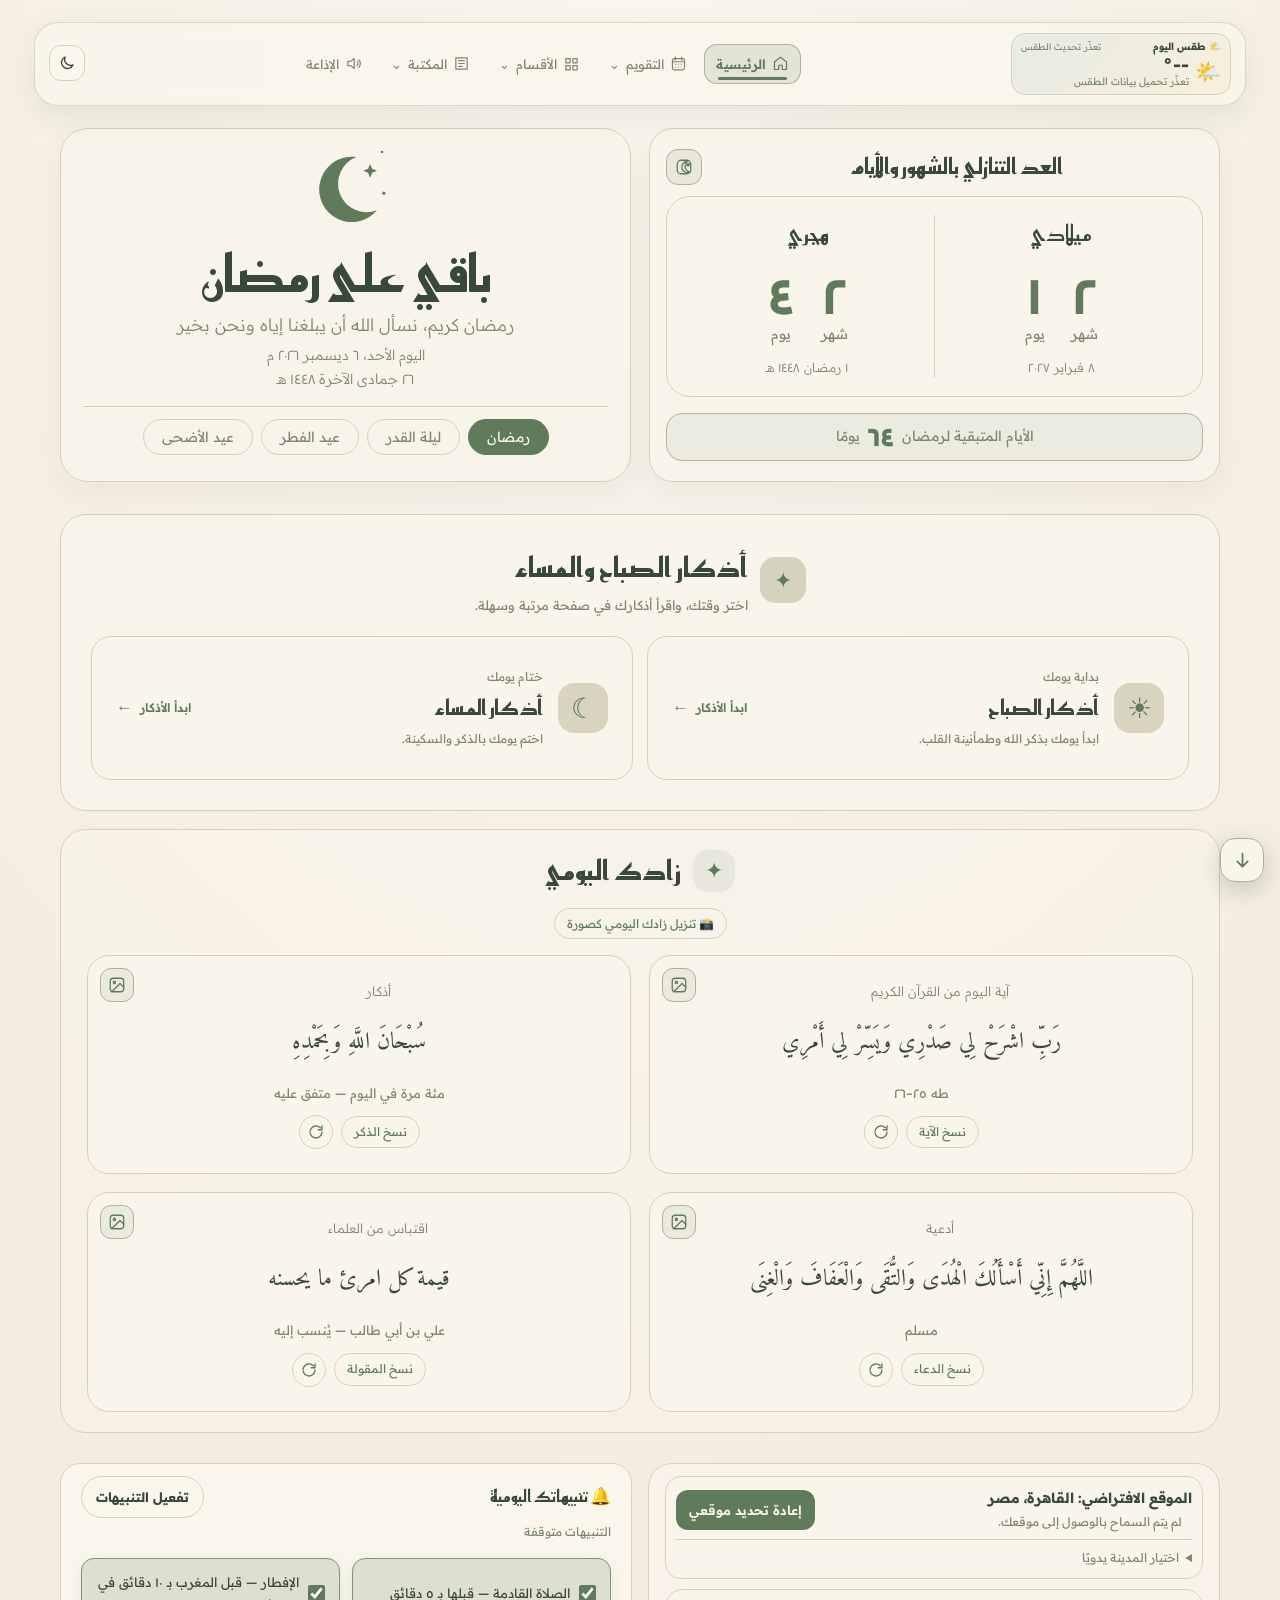
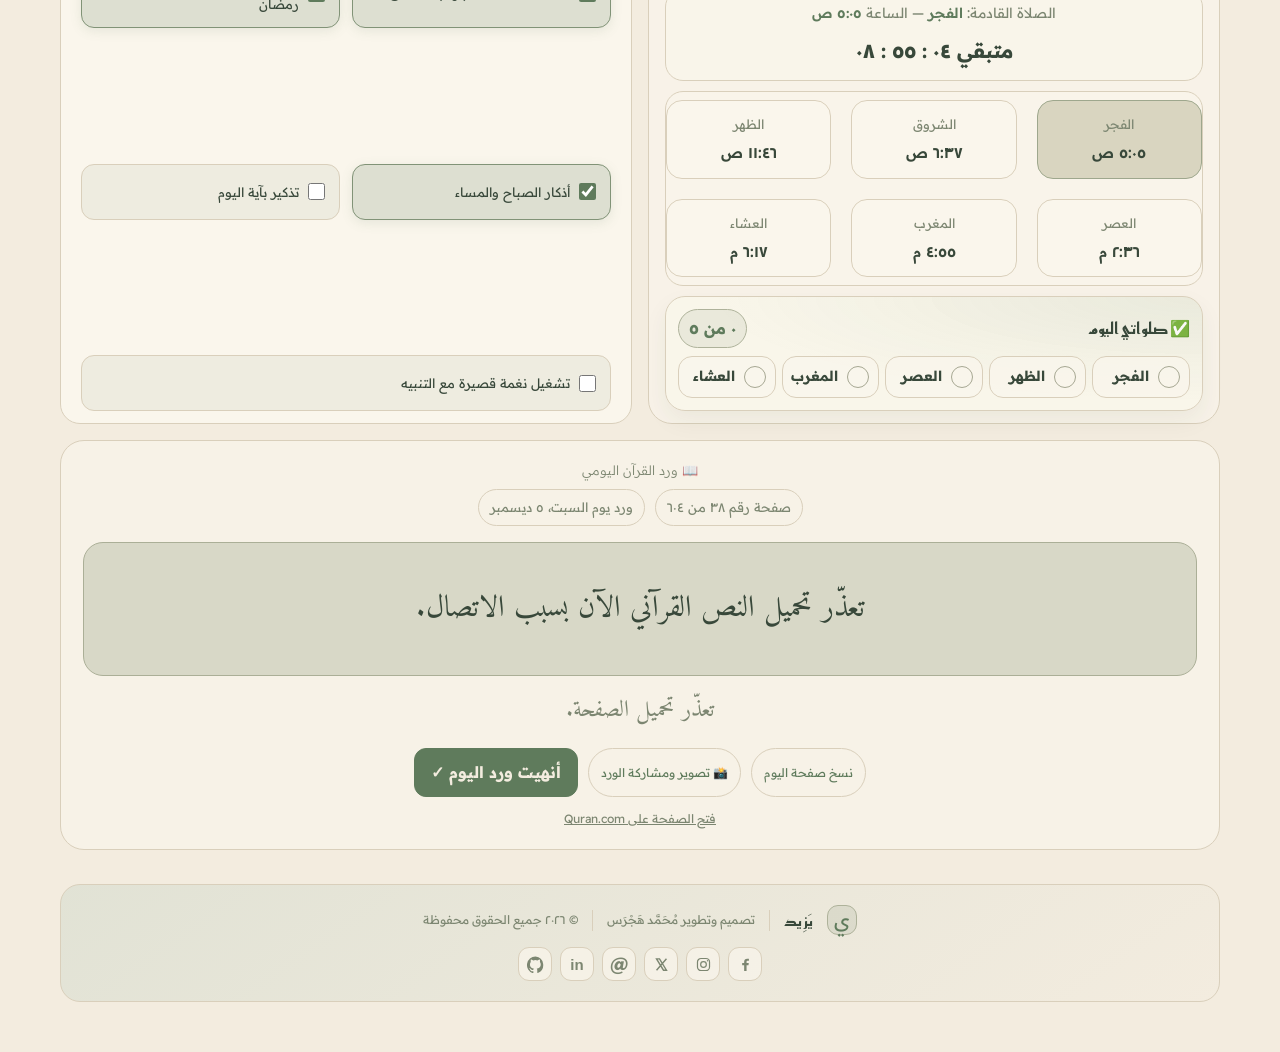
==== commit 97b8aab2: "Add files via upload Azkar added" ====
--- a/index.html
+++ b/index.html
@@ -38,6 +38,8 @@
     <details class="nav-group">
       <summary><svg class="nav-icon" viewBox="0 0 24 24" aria-hidden="true"><path d="M4 5h6v6H4zM14 5h6v6h-6zM4 15h6v6H4zM14 15h6v6h-6z"/></svg><span class="nav-label">الأقسام</span><span class="nav-group-chevron" aria-hidden="true">⌄</span></summary>
       <div class="nav-group-menu">
+    <a href="adhkar.html?period=morning"><svg class="nav-icon" viewBox="0 0 24 24" aria-hidden="true"><circle cx="12" cy="12" r="4"/><path d="M12 2v2m0 16v2M4.93 4.93l1.42 1.42m11.3 11.3 1.42 1.42M2 12h2m16 0h2M4.93 19.07l1.42-1.42m11.3-11.3 1.42-1.42"/></svg><span class="nav-label">أذكار الصباح</span></a>
+    <a href="adhkar.html?period=evening"><svg class="nav-icon" viewBox="0 0 24 24" aria-hidden="true"><path d="M20.5 15.5A8.5 8.5 0 0 1 8.5 3.5 8.5 8.5 0 1 0 20.5 15.5Z"/></svg><span class="nav-label">أذكار المساء</span></a>
     <a href="#daily-content"><svg class="nav-icon" viewBox="0 0 24 24" aria-hidden="true"><path d="m12 2 1.8 6.2L20 10l-6.2 1.8L12 18l-1.8-6.2L4 10l6.2-1.8zM19 16l1 3 3 1-3 1-1 3-1-3-3-1 3-1z"/></svg><span class="nav-label">زادك اليومي</span></a>
     <a href="#prayer"><svg class="nav-icon" viewBox="0 0 24 24" aria-hidden="true"><circle cx="12" cy="12" r="9"/><path d="M12 7v5l3.5 2"/></svg><span class="nav-label">الصلاة</span></a>
     <a href="#notifications"><svg class="nav-icon" viewBox="0 0 24 24" aria-hidden="true"><path d="M18 9a6 6 0 0 0-12 0c0 7-3 7-3 9h18c0-2-3-2-3-9"/><path d="M10 21h4"/></svg><span class="nav-label">التنبيهات</span></a>
@@ -124,6 +126,35 @@
       <div class="cal-grid" id="currentCalendarGrid"></div>
     </div>
   </dialog>
+  <section class="home-adhkar-section" aria-labelledby="homeAdhkarTitle">
+    <div class="home-adhkar-heading">
+      <span class="home-adhkar-heading-mark" aria-hidden="true">✦</span>
+      <div>
+        <h2 id="homeAdhkarTitle">أذكار الصباح والمساء</h2>
+        <p>اختر وقتك، واقرأ أذكارك في صفحة مرتبة وسهلة.</p>
+      </div>
+    </div>
+    <div class="home-adhkar-cards">
+      <a class="home-adhkar-card morning" href="adhkar.html?period=morning">
+        <span class="home-adhkar-icon" aria-hidden="true">☀</span>
+        <span class="home-adhkar-copy">
+          <span class="home-adhkar-period">بداية يومك</span>
+          <strong>أذكار الصباح</strong>
+          <span class="home-adhkar-description">ابدأ يومك بذكر الله وطمأنينة القلب.</span>
+        </span>
+        <span class="home-adhkar-action">ابدأ الأذكار <span aria-hidden="true">←</span></span>
+      </a>
+      <a class="home-adhkar-card evening" href="adhkar.html?period=evening">
+        <span class="home-adhkar-icon" aria-hidden="true">☾</span>
+        <span class="home-adhkar-copy">
+          <span class="home-adhkar-period">ختام يومك</span>
+          <strong>أذكار المساء</strong>
+          <span class="home-adhkar-description">اختم يومك بالذكر والسكينة.</span>
+        </span>
+        <span class="home-adhkar-action">ابدأ الأذكار <span aria-hidden="true">←</span></span>
+      </a>
+    </div>
+  </section>
   <section class="personal-panels" aria-label="المحتوى اليومي">
     <section class="daily-content-section" id="daily-content" aria-label="المحتوى اليومي">
       <div class="daily-content-heading">
--- a/styles.css
+++ b/styles.css
@@ -1455,3 +1455,96 @@
 .prayer-daily-layout > #notifications { padding-block: 12px !important; }
 .prayer-daily-layout > #prayer.prayer-card { gap: 10px !important; }
 .prayer-daily-layout > #quran.quran-daily-card { padding-block: 18px !important; }
+
+.home-adhkar-section{
+  width:100%;
+  max-width:1160px;
+  margin:clamp(20px,3vw,32px) auto 0;
+  padding:clamp(18px,2.8vw,30px);
+  border:1px solid var(--line);
+  border-radius:26px;
+  background:color-mix(in srgb,var(--bg2) 76%,transparent);
+  box-sizing:border-box;
+}
+.home-adhkar-heading{display:flex;align-items:center;justify-content:center;gap:12px;margin-bottom:20px;text-align:right}
+.home-adhkar-heading-mark{display:grid;place-items:center;flex:0 0 46px;width:46px;height:46px;border-radius:15px;background:color-mix(in srgb,var(--accent) 15%,var(--panel));color:var(--accent);font-size:22px}
+.home-adhkar-heading h2{font-family:"Reem Kufi","Readex Pro",sans-serif;font-size:clamp(20px,3vw,27px)}
+.home-adhkar-heading p{margin-top:3px;color:var(--muted);font-size:13px}
+.home-adhkar-cards{display:grid;grid-template-columns:repeat(2,minmax(0,1fr));gap:14px}
+.home-adhkar-card{
+  display:grid;
+  grid-template-columns:auto minmax(0,1fr) auto;
+  align-items:center;
+  gap:15px;
+  min-width:0;
+  min-height:144px;
+  padding:clamp(16px,2vw,24px);
+  border:1px solid var(--line);
+  border-radius:20px;
+  background:color-mix(in srgb,var(--bg2) 72%,transparent);
+  color:var(--ink);
+  text-align:right;
+  text-decoration:none;
+  transition:transform .22s ease,border-color .22s ease,background .22s ease,box-shadow .22s ease;
+}
+.home-adhkar-card:hover{transform:translateY(-3px);border-color:color-mix(in srgb,var(--accent) 55%,var(--line));background:color-mix(in srgb,var(--accent) 8%,var(--bg2));box-shadow:0 12px 26px rgba(20,30,20,.08)}
+.home-adhkar-card:focus-visible{outline:2px solid var(--accent);outline-offset:3px}
+.home-adhkar-icon{display:grid;place-items:center;width:50px;height:50px;border-radius:16px;background:color-mix(in srgb,var(--accent) 13%,var(--panel));color:var(--accent);font-size:28px;line-height:1}
+.home-adhkar-copy{display:grid;gap:3px;min-width:0}
+.home-adhkar-period{color:var(--muted);font-size:12px}
+.home-adhkar-copy strong{font-family:"Reem Kufi","Readex Pro",sans-serif;font-size:clamp(17px,2vw,21px)}
+.home-adhkar-description{color:var(--muted);font-size:12px;line-height:1.7}
+.home-adhkar-action{display:inline-flex;align-items:center;gap:7px;white-space:nowrap;color:var(--accent);font-size:12px;font-weight:600}
+.home-adhkar-action span{font-size:17px}
+.content-page-main.adhkar-page-main{max-width:920px!important}
+.adhkar-content{display:grid;gap:16px}
+.adhkar-toolbar{display:flex;align-items:center;justify-content:space-between;gap:12px;flex-wrap:wrap}
+.adhkar-tabs{display:flex;gap:8px;padding:5px;border:1px solid var(--line);border-radius:16px;background:color-mix(in srgb,var(--bg2) 85%,transparent)}
+.adhkar-tab{min-height:42px;padding:8px 18px;border:0;border-radius:12px;background:transparent;color:var(--muted);font:inherit;font-size:14px}
+.adhkar-tab[aria-selected="true"]{background:var(--accent);color:var(--bg2);font-weight:600}
+.adhkar-date{color:var(--muted);font-size:13px}
+.adhkar-progress-card{padding:16px 18px;border:1px solid var(--line);border-radius:20px;background:color-mix(in srgb,var(--bg2) 88%,transparent)}
+.adhkar-progress-heading{display:flex;align-items:center;justify-content:space-between;gap:12px;margin-bottom:12px}
+.adhkar-progress-heading h2{font-family:"Reem Kufi","Readex Pro",sans-serif;font-size:18px}
+.adhkar-progress-heading span{color:var(--muted);font-size:13px}
+.adhkar-progress-track{height:9px;overflow:hidden;border-radius:99px;background:var(--panel)}
+.adhkar-progress-fill{display:block;width:0;height:100%;border-radius:inherit;background:var(--accent);transition:width .25s ease}
+.adhkar-storage-status{min-height:1.6em;margin-top:8px;color:var(--muted);font-size:12px}
+.adhkar-storage-status.is-error{color:#a3483f}
+.adhkar-list{display:grid;gap:9px}
+.adhkar-card{padding:12px clamp(13px,2.4vw,18px);border:1px solid var(--line);border-radius:18px;background:color-mix(in srgb,var(--bg2) 88%,transparent);transition:border-color .2s ease,background .2s ease}
+.adhkar-card.is-complete{border-color:color-mix(in srgb,var(--accent) 55%,var(--line));background:color-mix(in srgb,var(--accent) 7%,var(--bg2))}
+.adhkar-card-heading{display:flex;align-items:center;justify-content:space-between;flex-wrap:wrap;gap:7px;margin-bottom:5px}
+.adhkar-card-number{display:grid;place-items:center;width:30px;height:30px;border-radius:50%;background:color-mix(in srgb,var(--accent) 12%,var(--bg2));color:var(--accent);font-weight:600}
+.adhkar-repeat{padding:3px 8px;border:1px solid var(--line);border-radius:99px;color:var(--muted);font-size:11px}
+.adhkar-text{font-family:"Amiri","Readex Pro",serif;font-size:clamp(19px,3.3vw,24px);line-height:1.75;overflow-wrap:anywhere}
+.adhkar-source{display:block;width:fit-content;max-width:100%;margin-top:5px;color:var(--muted);font-size:11px;overflow-wrap:anywhere}
+a.adhkar-source{text-decoration-color:var(--line);text-underline-offset:3px}
+a.adhkar-source:hover{color:var(--accent);text-decoration-color:var(--accent)}
+.adhkar-card-controls{display:flex;align-items:center;gap:7px;flex-wrap:wrap;margin-top:8px}
+.adhkar-count-button,.adhkar-undo-button{min-height:36px;padding:6px 13px;border:1px solid var(--accent);border-radius:99px;font:inherit;font-size:12px;transition:background .2s ease,color .2s ease,opacity .2s ease}
+.adhkar-count-button{background:var(--accent);color:var(--bg2)}
+.adhkar-count-button:hover:not(:disabled){filter:brightness(1.06)}
+.adhkar-count-button:disabled{opacity:.85}
+.adhkar-undo-button{background:transparent;color:var(--muted);border-color:var(--line)}
+.adhkar-undo-button:hover{border-color:var(--accent);color:var(--accent)}
+.adhkar-page-body .content-page-footer{margin:24px auto 0}
+@media(max-width:520px){
+  .home-adhkar-section{padding:16px;border-radius:21px}
+  .home-adhkar-heading{justify-content:flex-start;gap:10px;margin-bottom:14px}
+  .home-adhkar-heading-mark{flex-basis:40px;width:40px;height:40px;border-radius:13px}
+  .home-adhkar-cards{grid-template-columns:minmax(0,1fr);gap:10px}
+  .home-adhkar-card{grid-template-columns:auto minmax(0,1fr);min-height:124px;padding:15px}
+  .home-adhkar-icon{width:44px;height:44px;border-radius:14px;font-size:25px}
+  .home-adhkar-action{grid-column:2;justify-self:start}
+  .adhkar-tabs{width:100%}
+  .adhkar-tab{flex:1;padding-inline:8px}
+  .adhkar-date{width:100%}
+  .adhkar-progress-card{padding:14px}
+  .adhkar-card{border-radius:18px}
+  .adhkar-count-button{flex:1}
+}
+@media(prefers-reduced-motion:reduce){
+  .home-adhkar-card,
+  .adhkar-progress-fill,.adhkar-card,.adhkar-count-button,.adhkar-undo-button{transition:none}
+}
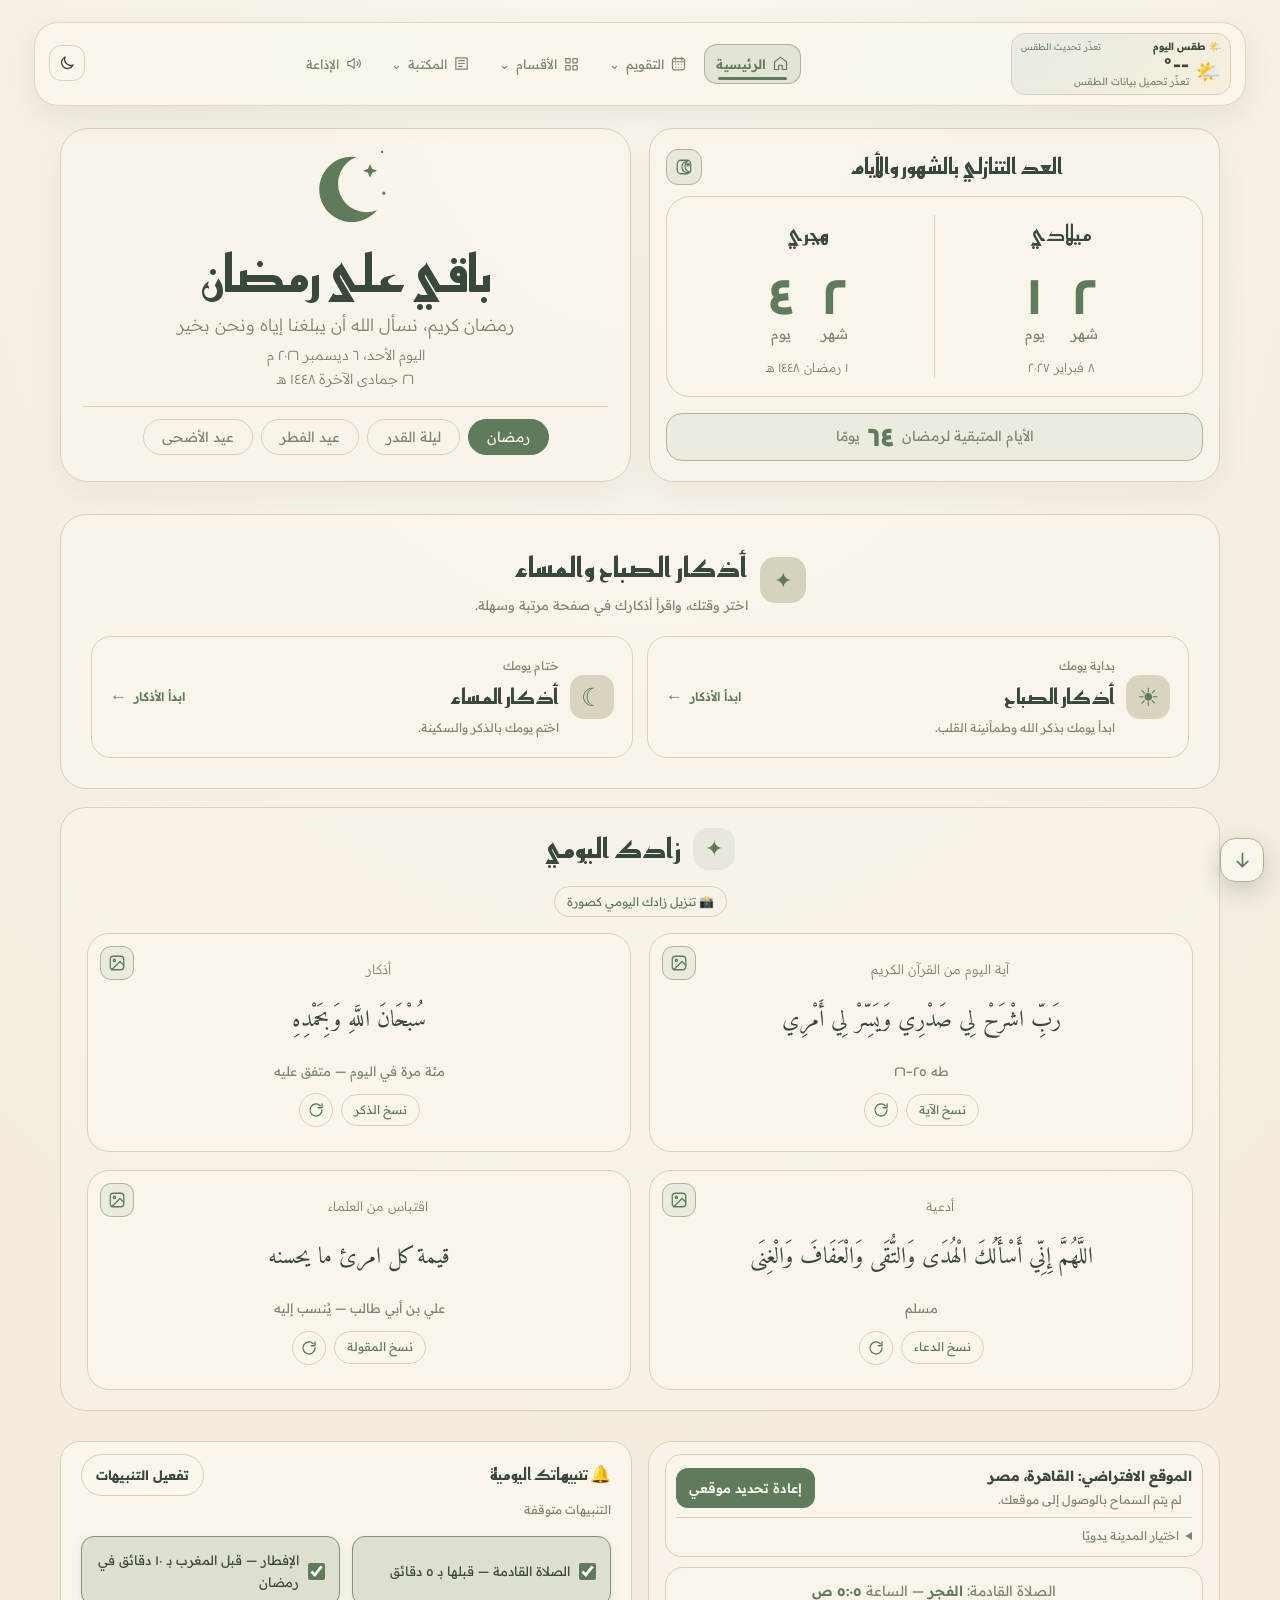
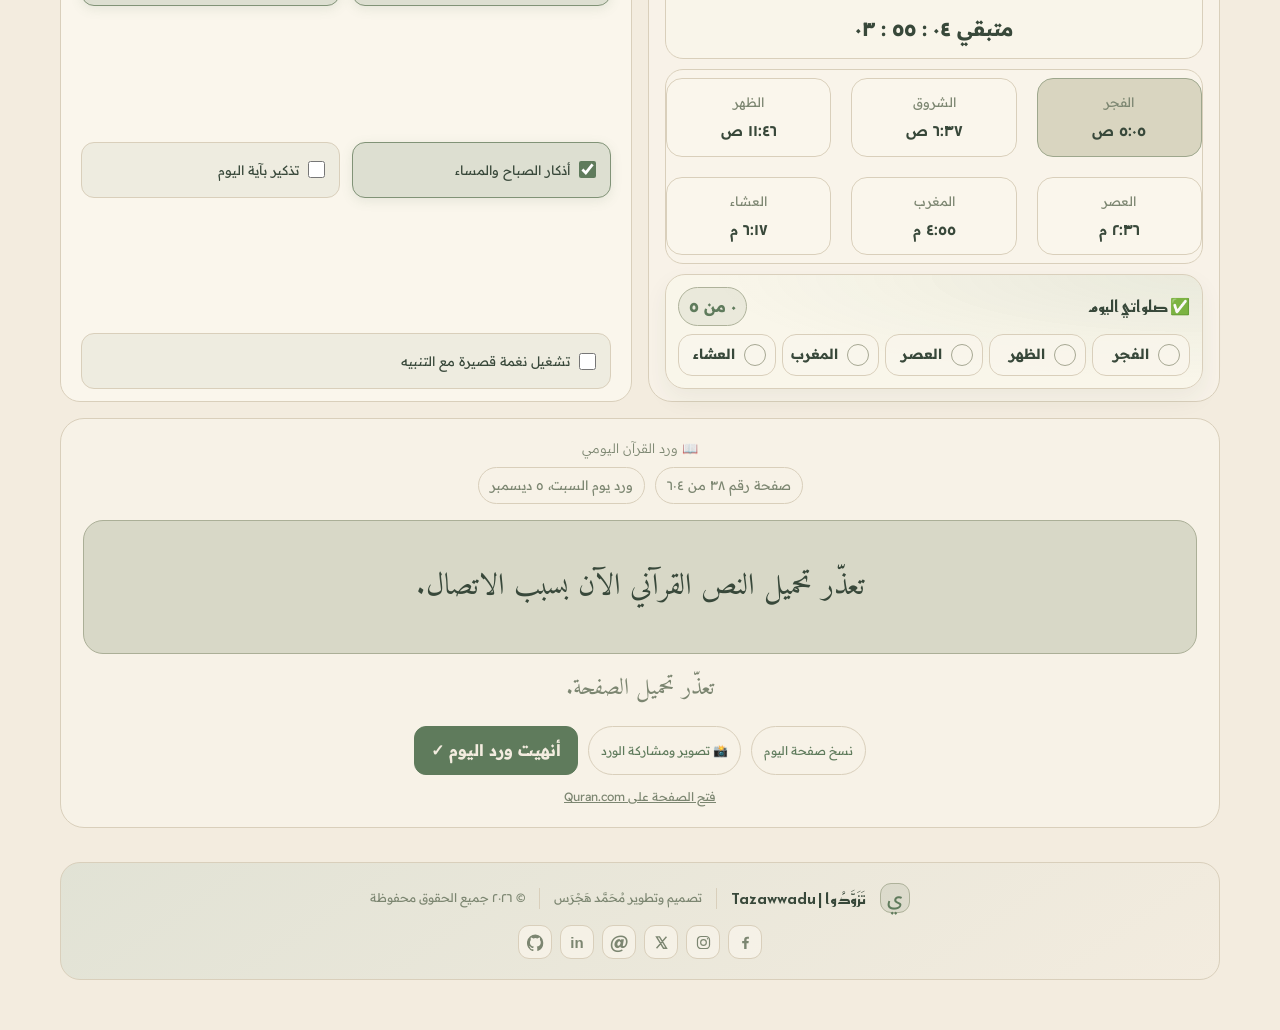
==== commit 4dd65c4e: "Add files via upload Update v.001" ====
--- a/index.html
+++ b/index.html
@@ -4,7 +4,7 @@
 <meta charset="utf-8">
 <meta name="viewport" content="width=device-width, initial-scale=1, viewport-fit=cover">
 <meta name="theme-color" content="#F3ECDF">
-<title>يَزِيد</title>
+<title>تَزَوَّدُوا | Tazawwadu</title>
 <link rel="icon" type="image/svg+xml" href="favicon.svg">
 <link rel="preconnect" href="https://fonts.googleapis.com">
 <link href="https://fonts.googleapis.com/css2?family=Amiri:wght@400;700&family=Readex+Pro:wght@300;400;600&family=Reem+Kufi:wght@500;700&display=swap" rel="stylesheet">
@@ -53,6 +53,7 @@
     <a href="posts.html"><svg class="nav-icon" viewBox="0 0 24 24" aria-hidden="true"><path d="M5 4h14a2 2 0 0 1 2 2v12a2 2 0 0 1-2 2H5a2 2 0 0 1-2-2V6a2 2 0 0 1 2-2z"/><path d="M7 8h10M7 12h10M7 16h6"/></svg><span class="nav-label">المنشورات</span></a>
     <a href="hadith.html"><svg class="nav-icon" viewBox="0 0 24 24" aria-hidden="true"><path d="M4 5.5A2.5 2.5 0 0 1 6.5 3H20v15H6.5A2.5 2.5 0 0 0 4 20.5z"/><path d="M4 5.5v15M8 7h8M8 11h8"/></svg><span class="nav-label">الأحاديث</span></a>
     <a href="quran.html"><svg class="nav-icon" viewBox="0 0 24 24" aria-hidden="true"><path d="M12 6.5C9.5 4.7 6.2 4.5 3.5 5.5v14c3-1.2 6-.8 8.5 1 2.5-1.8 5.5-2.2 8.5-1v-14c-2.7-1-6-.8-8.5 1zM12 6.5v14"/></svg><span class="nav-label">المصحف</span></a>
+    <a href="data-analysis.html"><svg class="nav-icon" viewBox="0 0 24 24" aria-hidden="true"><path d="M4 19V5m0 14h17M8 16v-4m5 4V8m5 8v-7"/></svg><span class="nav-label">تحليل البيانات</span></a>
       </div>
     </details>
     <a class="radio-nav-toggle" href="radio.html" aria-label="الإذاعة العامة">
@@ -252,7 +253,7 @@
 
   <footer class="site-footer">
     <span class="footer-brand-mark" aria-hidden="true">ي</span>
-    <strong class="footer-brand">يَزِيد</strong>
+    <strong class="footer-brand">تَزَوَّدُوا | Tazawwadu</strong>
     <span class="footer-credit">تصميم وتطوير مُحَمَّد هَجْرَس</span>
     <span class="footer-copyright">© <span id="copyrightYear">٢٠٢٦</span> جميع الحقوق محفوظة</span>
     <div class="footer-socials" aria-label="حسابات التواصل الاجتماعي">
--- a/styles.css
+++ b/styles.css
@@ -1475,10 +1475,10 @@
   display:grid;
   grid-template-columns:auto minmax(0,1fr) auto;
   align-items:center;
-  gap:15px;
+  gap:11px;
   min-width:0;
-  min-height:144px;
-  padding:clamp(16px,2vw,24px);
+  min-height:122px;
+  padding:clamp(13px,1.6vw,18px);
   border:1px solid var(--line);
   border-radius:20px;
   background:color-mix(in srgb,var(--bg2) 72%,transparent);
@@ -1489,7 +1489,7 @@
 }
 .home-adhkar-card:hover{transform:translateY(-3px);border-color:color-mix(in srgb,var(--accent) 55%,var(--line));background:color-mix(in srgb,var(--accent) 8%,var(--bg2));box-shadow:0 12px 26px rgba(20,30,20,.08)}
 .home-adhkar-card:focus-visible{outline:2px solid var(--accent);outline-offset:3px}
-.home-adhkar-icon{display:grid;place-items:center;width:50px;height:50px;border-radius:16px;background:color-mix(in srgb,var(--accent) 13%,var(--panel));color:var(--accent);font-size:28px;line-height:1}
+.home-adhkar-icon{display:grid;place-items:center;width:44px;height:44px;border-radius:14px;background:color-mix(in srgb,var(--accent) 13%,var(--panel));color:var(--accent);font-size:25px;line-height:1}
 .home-adhkar-copy{display:grid;gap:3px;min-width:0}
 .home-adhkar-period{color:var(--muted);font-size:12px}
 .home-adhkar-copy strong{font-family:"Reem Kufi","Readex Pro",sans-serif;font-size:clamp(17px,2vw,21px)}
@@ -1534,7 +1534,7 @@
   .home-adhkar-heading{justify-content:flex-start;gap:10px;margin-bottom:14px}
   .home-adhkar-heading-mark{flex-basis:40px;width:40px;height:40px;border-radius:13px}
   .home-adhkar-cards{grid-template-columns:minmax(0,1fr);gap:10px}
-  .home-adhkar-card{grid-template-columns:auto minmax(0,1fr);min-height:124px;padding:15px}
+  .home-adhkar-card{grid-template-columns:auto minmax(0,1fr);min-height:104px;padding:12px}
   .home-adhkar-icon{width:44px;height:44px;border-radius:14px;font-size:25px}
   .home-adhkar-action{grid-column:2;justify-self:start}
   .adhkar-tabs{width:100%}
